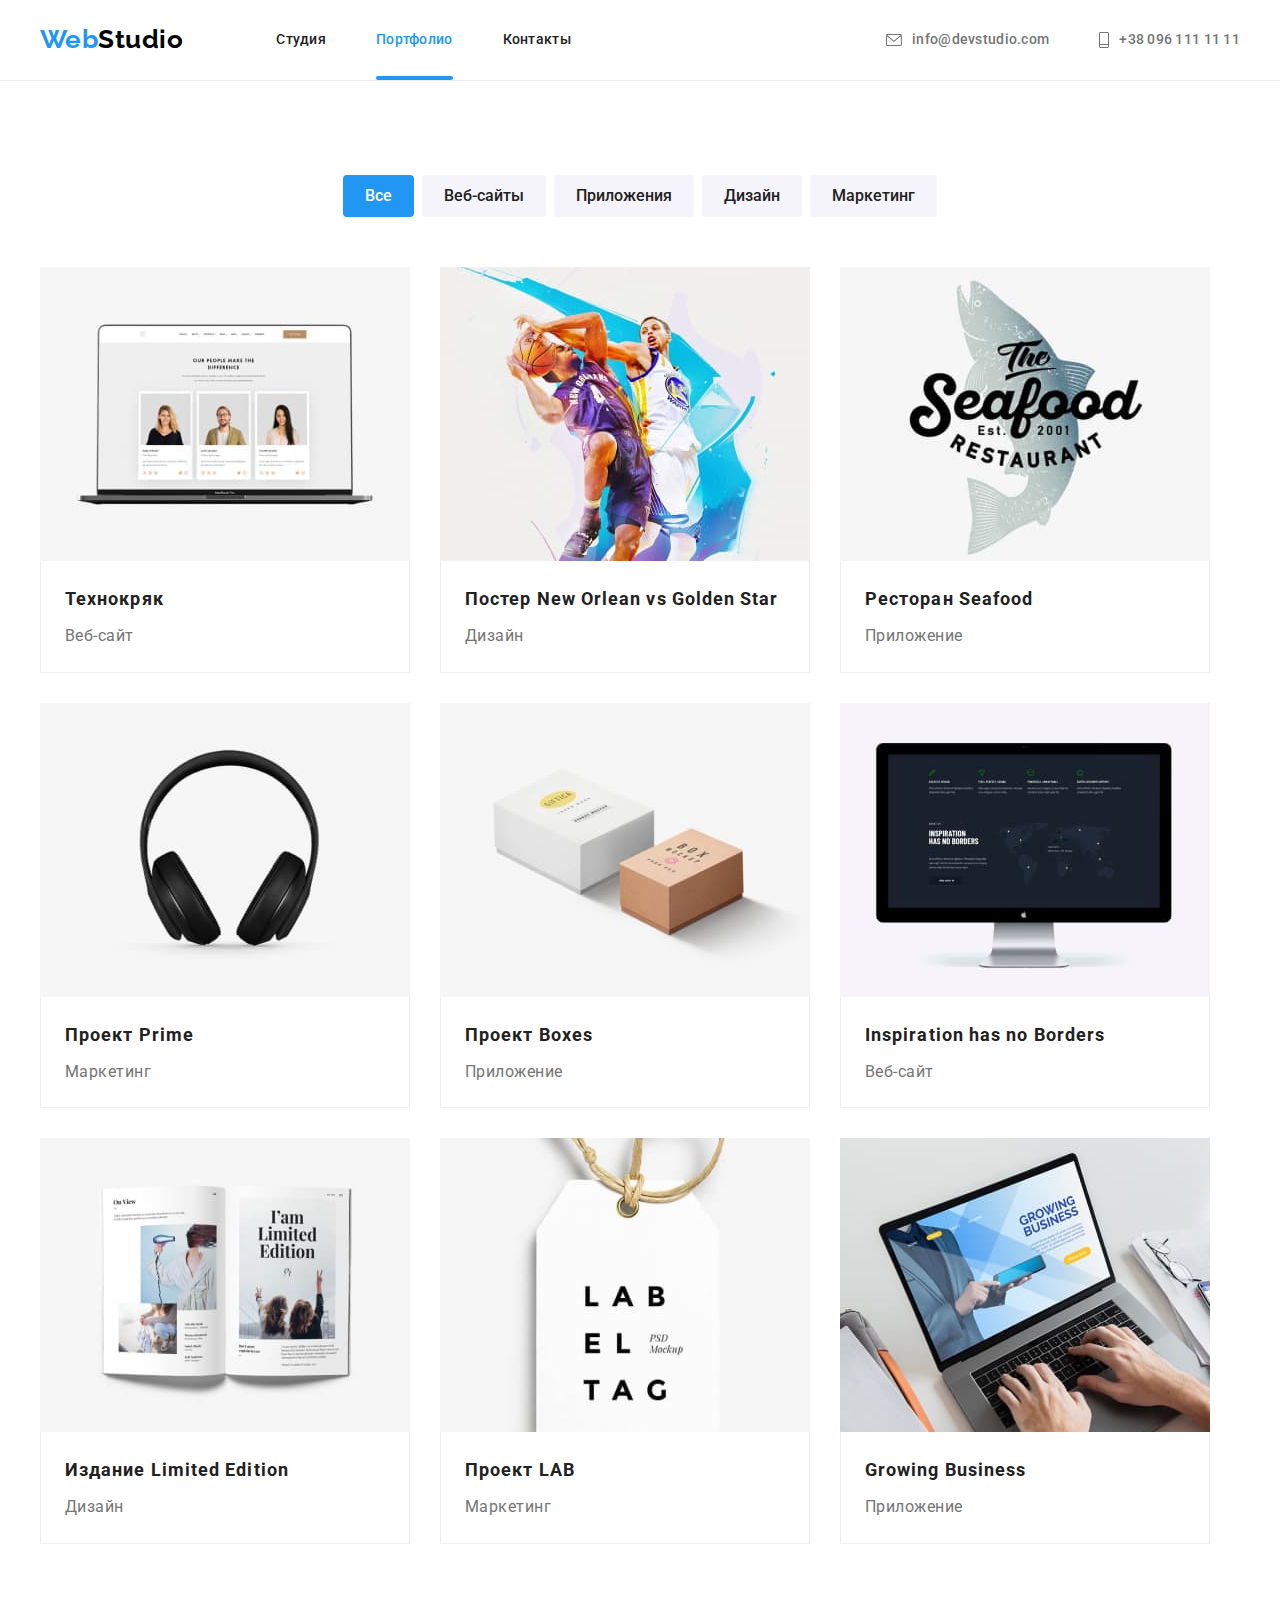
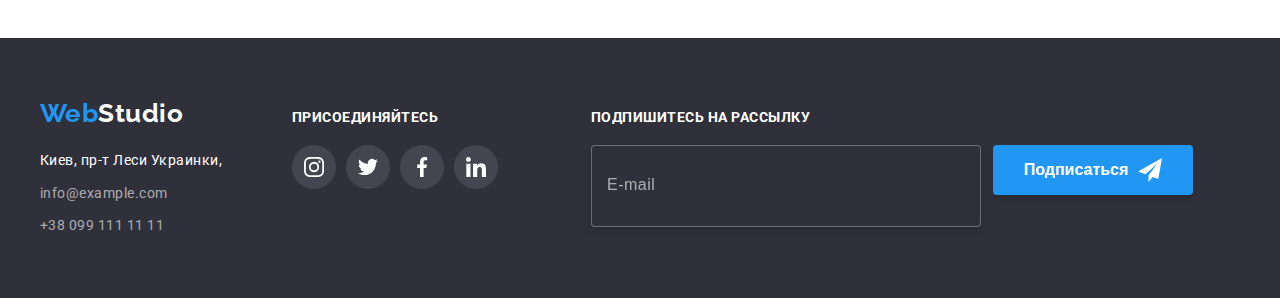
==== portfolio.html @ a8d66a31 "Initial commit" ====
<!DOCTYPE html>
<html lang="ru">

<head>
    <meta charset="UTF-8">
    <meta http-equiv="X-UA-Compatible" content="IE=edge">
    <meta name="viewport" content="width=device-width, initial-scale=1.0">
    <title>Портфолио</title>
    <link rel="preconnect" href="https://fonts.googleapis.com">
    <link rel="preconnect" href="https://fonts.gstatic.com" crossorigin>
    <link
        href="https://fonts.googleapis.com/css2?family=Raleway:wght@700&family=Roboto:wght@400;500;700;900&display=swap"
        rel="stylesheet">
    <link rel="stylesheet" href="https://cdnjs.cloudflare.com/ajax/libs/modern-normalize/1.1.0/modern-normalize.min.css"
        integrity="sha512-wpPYUAdjBVSE4KJnH1VR1HeZfpl1ub8YT/NKx4PuQ5NmX2tKuGu6U/JRp5y+Y8XG2tV+wKQpNHVUX03MfMFn9Q=="
        crossorigin="anonymous" referrerpolicy="no-referrer" />
    <link rel="stylesheet" type="text/css" href="./css/main.min.css">

</head>

<body>
    <!-- шапка с навигацыей -->
    <header class="header">
        <div class="container header__container">
            <nav class="header__nav">
                <a href="/" class="logo"><span class="color-accent">Web</span>Studio</a>
                <ul class="header__site-nav ">
                    <li class="header__item"><a href="./index.html" class="header__link">Студия</a></li>
                    <li class="header__item"><a href="./portfolio.html"
                            class="header__link header__current">Портфолио</a></li>
                    <li class="header__item"><a href="" class="header__link">Контакты</a></li>
                </ul>
            </nav>

            <ul class="header__auth-nav">
                <li class="header__item">
                    <a class="header__contacts header__mail" href="mailto:info@devstudio.com" aria-label="мейл">
                        <svg class="header__auth-nav-svg" width="16px" height="12px">
                            <use href="./img/icons.svg#envelope"></use>
                        </svg>
                        <span>info@devstudio.com</span>
                    </a>
                </li>
                <li class="header__item">
                    <a class="header__contacts" href="tel:+380961111111" aria-label="телефон">
                        <svg class="header__auth-nav-svg" width="10px" height="16px">
                            <use href="./img/icons.svg#phone"></use>
                        </svg>
                        <span>+38 096 111 11 11</span>
                    </a>
                </li>
            </ul>
        </div>
    </header>
    <main>
        <section class="section">
            <div class="container">
                <h1 class="visibility-hidden">Портфолио</h1>


                <!-- секция  кнопок фильтра -->
                <ul class="filter">
                    <li class="filter__item"> <button class="btn-current filter__btn" type="button">Все</button></li>
                    <li class="filter__item"> <button class="filter__btn" type="button">Веб-сайты</button></li>
                    <li class="filter__item"> <button class="filter__btn" type="button">Приложения</button></li>
                    <li class="filter__item"> <button class="filter__btn" type="button">Дизайн</button></li>
                    <li class="filter__item"> <button class="filter__btn" type="button">Маркетинг</button></li>
                </ul>


                <!-- галерея работ -->

                <ul class="gallery card-set">
                    <li class="gallery__card card-set-item">
                        <a class="gallery__link" href="">
                            <div class="gallery__overlay-wrapper">
                                <img src="./img/portfolio/1.jpg" alt="notebook" width="370">
                                <p class="overlay">
                                    Ресурс предлагает комплексные предложения с разным уровнем функционала и сервисов.
                                    Все это позволит посетителю получить
                                    исчерпывающие сведения о компании или частном лице.
                                </p>
                            </div>

                            <div class="gallery__border">
                                <h2 class="gallery__heading">Технокряк</h2>
                                <p class="gallery__paragraph">Веб-сайт</p>
                            </div>
                        </a>
                    </li>
                    <li class="gallery__card card-set-item">
                        <a class="gallery__link" href="">
                            <div class="gallery__overlay-wrapper">
                                <img src="./img/portfolio/2.jpg" alt="basketball players" width="370">
                                <p class="overlay">
                                    Ресурс предлагает комплексные предложения с разным уровнем функционала и сервисов.
                                    Все это позволит посетителю получить
                                    исчерпывающие сведения о компании или частном лице.
                                </p>
                            </div>
                            <div class="gallery__border">
                                <h2 class="gallery__heading">Постер New Orlean vs Golden Star</h2>
                                <p class="gallery__paragraph">Дизайн</p>
                            </div>
                        </a>
                    </li>
                    <li class="gallery__card card-set-item">
                        <a class="gallery__link" href="">
                            <div class="gallery__overlay-wrapper">
                                <img src="./img/portfolio/3.jpg" alt="seafood" width="370">
                                <p class="overlay">
                                    Ресурс предлагает комплексные предложения с разным уровнем функционала и сервисов.
                                    Все это позволит посетителю получить
                                    исчерпывающие сведения о компании или частном лице.
                                </p>
                            </div>
                            <div class="gallery__border">
                                <h2 class="gallery__heading">Ресторан Seafood</h2>
                                <p class="gallery__paragraph">Приложение</p>
                            </div>
                        </a>
                    </li>
                    <li class="gallery__card card-set-item">
                        <a class="gallery__link" href="">
                            <div class="gallery__overlay-wrapper">
                                <img src="./img/portfolio/4.jpg" alt="headphones" width="370">
                                <p class="overlay">
                                    Ресурс предлагает комплексные предложения с разным уровнем функционала и сервисов.
                                    Все это позволит посетителю получить
                                    исчерпывающие сведения о компании или частном лице.
                                </p>
                            </div>
                            <div class="gallery__border">
                                <h2 class="gallery__heading">Проект Prime</h2>
                                <p class="gallery__paragraph">Маркетинг</p>
                            </div>
                        </a>
                    </li>
                    <li class="gallery__card card-set-item">
                        <a class="gallery__link" href="">
                            <div class="gallery__overlay-wrapper">
                                <img src="./img/portfolio/5.jpg" alt="вoxes" width="370">
                                <p class="overlay">
                                    Ресурс предлагает комплексные предложения с разным уровнем функционала и сервисов.
                                    Все это позволит посетителю получить
                                    исчерпывающие сведения о компании или частном лице.
                                </p>
                            </div>
                            <div class="gallery__border">
                                <h2 class="gallery__heading">Проект Boxes</h2>
                                <p class="gallery__paragraph">Приложение</p>
                            </div>
                        </a>
                    </li>
                    <li class="gallery__card card-set-item">
                        <a class="gallery__link" href="">
                            <div class="gallery__overlay-wrapper">
                                <img src="./img/portfolio/6.jpg" alt="monitor" width="370">
                                <p class="overlay">
                                    Ресурс предлагает комплексные предложения с разным уровнем функционала и сервисов.
                                    Все это позволит посетителю получить
                                    исчерпывающие сведения о компании или частном лице.
                                </p>
                            </div>
                            <div class="gallery__border">
                                <h2 class="gallery__heading">Inspiration has no Borders</h2>
                                <p class="gallery__paragraph">Веб-сайт</p>
                            </div>
                        </a>
                    </li>
                    <li class="gallery__card card-set-item">
                        <a class="gallery__link" href="">
                            <div class="gallery__overlay-wrapper">
                                <img src="./img/portfolio/7.jpg" alt="book" width="370">
                                <p class="overlay">
                                    Ресурс предлагает комплексные предложения с разным уровнем функционала и сервисов.
                                    Все это позволит посетителю получить
                                    исчерпывающие сведения о компании или частном лице.
                                </p>
                            </div>
                            <div class="gallery__border">
                                <h2 class="gallery__heading">Издание Limited Edition</h2>
                                <p class="gallery__paragraph">Дизайн</p>
                            </div>
                        </a>
                    </li>
                    <li class="gallery__card card-set-item">
                        <a class="gallery__link" href="">
                            <div class="gallery__overlay-wrapper">
                                <img src="./img/portfolio/8.jpg" alt="Проект LAB" width="370">
                                <p class="overlay">
                                    Ресурс предлагает комплексные предложения с разным уровнем функционала и сервисов.
                                    Все это позволит посетителю получить
                                    исчерпывающие сведения о компании или частном лице.
                                </p>
                            </div>
                            <div class="gallery__border">
                                <h2 class="gallery__heading">Проект LAB</h2>
                                <p class="gallery__paragraph">Маркетинг</p>
                            </div>
                        </a>
                    </li>
                    <li class="gallery__card card-set-item">
                        <a class="gallery__link" href="">
                            <div class="gallery__overlay-wrapper">
                                <img src="./img/portfolio/9.jpg" alt="notebook" width="370">
                                <p class="overlay">
                                    Ресурс предлагает комплексные предложения с разным уровнем функционала и сервисов.
                                    Все это позволит посетителю получить
                                    исчерпывающие сведения о компании или частном лице.
                                </p>
                            </div>
                            <div class="gallery__border">
                                <h2 class="gallery__heading">Growing Business</h2>
                                <p class="gallery__paragraph">Приложение</p>
                            </div>
                        </a>
                    </li>
                </ul>
            </div>
        </section>
    </main>

    <!-- footer -->
    <footer class="footer">
        <div class="container footer__wrapper">
            <div class="footer__contacts">
                <a href="/" class="logo footer__logo"><span class="color-accent">Web</span>Studio</a>
                <address class="footer__address">
                    <ul>
                        <li class="footer__item">
                            <a href="https://www.google.com/maps/place/%D0%B1%D1%83%D0%BB.+%D0%9B%D0%B5%D1%81%D0%B8+%D0%A3%D0%BA%D1%80%D0%B0%D0%B8%D0%BD%D0%BA%D0%B8,+26,+%D0%9A%D0%B8%D0%B5%D0%B2,+02000/@50.4265807,30.5383858,17z/data=!3m1!4b1!4m5!3m4!1s0x40d4cf0e033ecbe9:0x57a4dffefec77da0!8m2!3d50.4265807!4d30.5383858"
                                class="footer__link footer__white-link">Киев,
                                пр-т Леси Украинки,
                            </a>
                        </li>
                        <li class="footer__item">
                            <a href="mailto:info@example.com" class="footer__link">info@example.com
                            </a>
                        </li>
                        <li class="footer__item">
                            <a href="tel:+380961111111" class="footer__link">+38 099 111 11 11
                            </a>
                        </li>
                    </ul>
                </address>
            </div>
            <div class="join">
                <h3 class="join__title basic-heding">Присоединяйтесь</h3>
                <ul class="join__social">
                    <li class="join__item">
                        <a class="join__link" href="" aria-label="инстаграм">
                            <svg class="join__svg">
                                <use href="./img/icons.svg#instagram"></use>
                            </svg>
                        </a>
                    </li>
                    <li class="join__item">
                        <a class="join__link" href="" aria-label="твиттер">
                            <svg class="join__svg">
                                <use href="./img/icons.svg#twitter"></use>
                            </svg>
                        </a>
                    </li>
                    <li class="join__item">
                        <a class="join__link" href="" aria-label="фейсбук">
                            <svg class="join__svg">
                                <use href="./img/icons.svg#facebook"></use>
                            </svg>
                        </a>
                    </li>
                    <li class="join__item">
                        <a class="join__link" href="" aria-label="линкедин">
                            <svg class="join__svg">
                                <use href="./img/icons.svg#linkedin"></use>
                            </svg>
                        </a>
                    </li>
                </ul>
            </div>

            <!-- форма -->
            <div class="subscribe">
                <h3 class="subscribe__title basic-heding">Подпишитесь на рассылку</h3>
                <form class="subscribe__form" action="/">
                    <input class="subscribe__input" type="email" name="mail" placeholder="E-mail" required>
                    <button class="subscribe__btn" type="submit">
                        <span>Подписаться</span>
                        <svg class="subscribe__svg">
                            <use href="./img/icons.svg#icon-send"></use>
                        </svg>
                    </button>
                </form>
            </div>
        </div>
    </footer>

</body>

</html>
---- css/main.min.css ----
img{display:block}ul{list-style-type:none}body,h1,h2,h3,h4,p,ul{margin:0;padding:0}input,label,textarea{display:block}.filter__btn,.hero .hero__button,.modal__submit{font-family:inherit;font-weight:700;font-size:16px;line-height:1.875;color:#fff;background:#2196f3;border:0;border-radius:4px;cursor:pointer}.filter__btn:hover,.hero .hero__button:hover,.modal__submit:hover,.filter__btn:focus,.hero .hero__button:focus,.modal__submit:focus{background:#188ce8;box-shadow:0px 4px 4px rgba(0,0,0,.15);border-radius:4px;outline:rgba(0,0,0,0)}body{font-family:"Roboto",sans-serif;color:#212121;background-color:#fff;letter-spacing:.03em}.container{padding-left:15px;padding-right:15px;margin:0 auto;width:1200px;min-width:1200px}.section{padding-top:94px;padding-bottom:94px}.card-set{display:flex;flex-wrap:wrap;gap:30px}.card-set-item{flex-basis:calc(100% - 120px - 1)/4}.subject{font-style:normal;font-size:36px;line-height:1.2;text-align:center}.basic-heding{font-weight:400;font-size:14px;line-height:1.1428571429;text-transform:uppercase}.visibility-hidden{position:absolute;width:1px;height:1px;margin:-1px;border:0;padding:0;white-space:nowrap;-webkit-clip-path:inset(100%);clip-path:inset(100%);clip:rect(0 0 0 0);overflow:hidden}.backdrop{position:fixed;top:0;left:0;width:100%;height:100%;background-color:rgba(0,0,0,.2);opacity:1;z-index:2;transition:opacity 250ms cubic-bezier(0.4, 0, 0.2, 1),visibility 250ms cubic-bezier(0.4, 0, 0.2, 1)}.backdrop.is-hidden{pointer-events:none;opacity:0;visibility:hidden}.modal{position:absolute;left:50%;top:50%;padding:40px 40px;transform:translate(-50%, -50%) scale(1);transition:transform 250ms cubic-bezier(0.4, 0, 0.2, 1);min-width:528px;min-height:581px;background:#fff;box-shadow:0px 1px 3px rgba(0,0,0,.12),0px 1px 1px rgba(0,0,0,.14),0px 2px 1px rgba(0,0,0,.2);border-radius:4px}.backdrop.is-hidden .modal{transform:translate(-50%, -50%) scale(1.2)}.modal__icon{width:18px;height:18px}.modal__title{font-weight:700;font-size:20px;line-height:1.15;text-align:center;color:#212121}.modal__icon{position:absolute;top:30px;left:14px;width:18px;height:18px;display:block;fill:#212121}.modal__label{position:relative;margin-top:10px;font-size:12px;line-height:1.1666666667;letter-spacing:.01em;color:#757575}.modal__input{margin-top:4px;padding-left:42px;width:448px;height:40px;border:1px solid rgba(33,33,33,.2);border-radius:4px;cursor:pointer;transition:fill 250ms cubic-bezier(0.4, 0, 0.2, 1),border 250ms cubic-bezier(0.4, 0, 0.2, 1)}.modal__input:focus{border:1px solid #2196f3;outline:none}.modal__input:focus+.modal__icon{fill:#2196f3}.comment{margin-top:4px;padding:12px 16px;width:448px;height:120px;border:1px solid rgba(33,33,33,.2);border-radius:4px;cursor:pointer;resize:none;transition:border 250ms cubic-bezier(0.4, 0, 0.2, 1)}.comment:focus{border:1px solid #2196f3;outline:none}.comment::-moz-placeholder{color:rgba(117,117,117,.5)}.comment:-ms-input-placeholder{color:rgba(117,117,117,.5)}.comment::placeholder{color:rgba(117,117,117,.5)}.checkbox__label{position:relative;overflow:hidden;display:flex;align-items:center;justify-content:center;margin-top:20px;font-size:14px;line-height:1.7142857143;color:#757575}.checkbox__input{position:absolute;top:-50px;left:-50px}.checkbox__input:focus+.checkbox__icon .checkbox__icon-uncheck{fill:#2196f3}.checkbox__input:checked+.checkbox__icon .checkbox__icon-uncheck{opacity:0;transition:opacity 250ms cubic-bezier(0.4, 0, 0.2, 1)}.checkbox__input:checked+.checkbox__icon .checkbox__icon-check{opacity:1}.checkbox__icon-uncheck{fill:#212121}.checkbox__icon-check{opacity:0;transition:opacity 250ms cubic-bezier(0.4, 0, 0.2, 1)}.checkbox__icon{width:16px;height:15px}.checkbox__text{margin-left:7px;-webkit-user-select:none;-moz-user-select:none;-ms-user-select:none;user-select:none}.checkbox__label-link{color:#2196f3;text-decoration:none;border-bottom:1px solid}.modal__submit{margin:30px auto 0;padding:0;width:200px;height:50px;display:block;letter-spacing:.06em;color:#fff;box-shadow:0px 4px 4px rgba(0,0,0,.15);transition:color 250ms cubic-bezier(0.4, 0, 0.2, 1),background-color 250ms cubic-bezier(0.4, 0, 0.2, 1),box-shadow 250ms cubic-bezier(0.4, 0, 0.2, 1)}.modal__submit:hover,.modal__submit:focus{color:#fff;box-shadow:0px 4px 4px rgba(0,0,0,.15)}.modal__close-button{position:absolute;top:8px;right:8px;width:30px;height:30px;padding:0;display:flex;justify-content:center;align-items:center;cursor:pointer;background-color:#fff;border:1px solid rgba(0,0,0,.1);border-radius:50%;transition:fill 250ms cubic-bezier(0.4, 0, 0.2, 1)}.modal__close-button:hover,.modal__close-button:focus{fill:#2196f3}.modal__close-icon{width:18px;height:18px}.logo{color:#000;font-family:"Raleway",sans-serif;font-weight:700;font-size:26px;line-height:1.2;text-decoration:none}.logo .color-accent{color:#2196f3}.header{border-bottom:1px solid #ececec}.header .header__container{display:flex;align-items:center}.header__nav{display:flex;align-items:center}.header__nav .header__site-nav{display:flex;margin-left:93px}.header__nav .header__item+.header__item{margin-left:50px}.header__nav .header__link{position:relative;padding-top:32px;padding-bottom:32px;display:block;color:#212121;font-weight:500;font-size:14px;line-height:1.14;text-decoration:none;letter-spacing:.02em;transition:color 250ms cubic-bezier(0.4, 0, 0.2, 1)}.header__nav .header__link:hover,.header__nav .header__link:focus{color:#2196f3;outline:none}.header__nav .header__current{color:#2196f3}.header__nav .header__current::after{content:"";position:absolute;bottom:0;display:block;width:100%;height:4px;background:#2196f3;border-radius:2px}.header__auth-nav{display:flex;margin-left:auto}.header__auth-nav .header__item+.header__item{margin-left:50px}.header__auth-nav .header__contacts{display:flex;gap:10px;align-items:center;color:#757575;font-weight:500;font-size:14px;line-height:1.14;text-decoration:none;letter-spacing:.02em;fill:#757575;transition:color 250ms cubic-bezier(0.4, 0, 0.2, 1),fill 250ms cubic-bezier(0.4, 0, 0.2, 1)}.header__auth-nav .header__contacts:hover,.header__auth-nav .header__contacts:focus{fill:#2196f3;color:#2196f3;outline:none}.hero{padding-top:200px;padding-bottom:200px;background-color:#2f303a;text-align:center;max-width:1600px;height:600px;margin-left:auto;margin-right:auto;background-image:linear-gradient(to right, rgba(47, 48, 58, 0.4), rgba(47, 48, 58, 0.4)),url("../img/header-background.jpg");background-repeat:no-repeat;background-size:cover}.hero .hero__title{margin:0 auto;max-width:696px;font-weight:900;font-size:44px;line-height:1.4;color:#fff;text-transform:uppercase;letter-spacing:.06em}.hero .hero__button{letter-spacing:.06em;margin-top:30px;padding:10px 32px;transition:background-color 250ms cubic-bezier(0.4, 0, 0.2, 1)}.advantage__item{width:270px}.advantage__svg{height:70px;width:70px;transition:fill 250ms cubic-bezier(0.4, 0, 0.2, 1)}.advantage__icon{display:inline-flex;align-items:center;justify-content:center;background-color:#f5f4fa;height:120px;width:270px;border-radius:4px;fill:#212121}.advantage__header{font-weight:700;margin-top:30px}.advantage__text{margin-top:10px;font-size:14px;line-height:1.7;color:#757575}.work{padding-top:0}.work__list{margin-top:50px;--items: 3}.work__list-img{position:relative}.work__header{position:absolute;padding:27px 0px;bottom:0;width:100%;text-align:center;font-weight:700;letter-spacing:.03em;color:#fff;background-color:rgba(47,48,58,.8)}.our__team{background-color:#f5f4fa}.our-team__list{margin-top:50px}.our-team__wrapper{padding:30px 32px;background-color:#fff;box-shadow:0px 1px 3px rgba(0,0,0,.12),0px 1px 1px rgba(0,0,0,.14),0px 2px 1px rgba(0,0,0,.2);border-radius:0px 0px 4px 4px}.our-team__name{font-weight:500;font-size:16px;line-height:1.18;text-align:center}.our-team__text-subject{margin-top:10px;font-size:16px;line-height:1.2;color:#757575;text-align:center}.our-team__social{margin-top:16px;display:flex;gap:10px}.our-team__icon{width:44px;height:44px;display:inline-flex;align-items:center;justify-content:center;fill:#afb1b8;border-radius:50%;transition:background-color 250ms cubic-bezier(0.4, 0, 0.2, 1),fill 250ms cubic-bezier(0.4, 0, 0.2, 1)}.our-team__icon:hover,.our-team__icon:focus{background-color:#2196f3;fill:#fff;outline:none}.our-team__social-svg{display:inline-block;width:20px;height:20px}.clients__list{display:flex;margin-top:50px;gap:30px}.clients__link{display:flex;justify-content:center;align-items:center;height:92px;width:170px;border:1px solid #afb1b8;border-radius:4px;fill:#afb1b8;transition:fill 250ms cubic-bezier(0.4, 0, 0.2, 1),border 250ms cubic-bezier(0.4, 0, 0.2, 1)}.clients__link:hover,.clients__link:focus{fill:#2196f3;border:1px solid #2196f3;border-radius:4px;outline:none}.clients__svg{width:106px;height:60px}.filter{display:flex;justify-content:center}.filter .filter__item+.filter__item{margin-left:8px}.filter__item .btn-current{background:#2196f3;color:#fff}.filter__btn{padding:6px 22px;font-weight:500;line-height:1.9;color:#212121;background:#f5f4fa;transition:background-color 250ms cubic-bezier(0.4, 0, 0.2, 1),color 250ms cubic-bezier(0.4, 0, 0.2, 1),box-shadow 250ms cubic-bezier(0.4, 0, 0.2, 1)}.filter__btn:hover,.filter__btn:focus{background-color:#2196f3;color:#fff;box-shadow:0px 3px 1px rgba(0,0,0,.1),0px 1px 2px rgba(0,0,0,.08),0px 2px 2px rgba(0,0,0,.12)}.gallery{--items: 3;margin-top:50px}.gallery__link{display:block;text-decoration:none;transition:box-shadow 250ms cubic-bezier(0.4, 0, 0.2, 1)}.gallery__link:hover,.gallery__link:focus{box-shadow:0px 1px 1px rgba(0,0,0,.12),0px 4px 4px rgba(0,0,0,.06),1px 4px 6px rgba(0,0,0,.16);outline:none}.gallery__border{padding:20px 24px;border:1px solid #eee;border-top:0}.gallery__heading{font-size:18px;line-height:2;letter-spacing:.06em;color:#212121}.gallery__paragraph{margin-top:4px;font-size:16px;line-height:1.9;color:#757575}.gallery__card:focus .overlay,.gallery__card:hover .overlay{transform:translateY(0)}.gallery__overlay-wrapper{position:relative;overflow:hidden}.gallery__overlay-wrapper .overlay{position:absolute;left:0;top:1px;height:100%;padding:63px 24px;font-size:18px;line-height:1.55;letter-spacing:.03em;color:#fff;background:rgba(33,150,243,.9);transform:translateY(100%);transition:transform 250ms cubic-bezier(0.4, 0, 0.2, 1)}.footer__logo{color:#fff}.footer{padding-top:60px;padding-bottom:60px;background:#2f303a}.footer__wrapper{display:flex;align-items:baseline}.footer__address{margin-top:20px}.footer__address .footer__item+.footer__item{margin-top:9px}.footer__link{font-style:normal;font-size:14px;line-height:1.7;color:rgba(255,255,255,.6);text-decoration:none;display:block;transition:color 250ms cubic-bezier(0.4, 0, 0.2, 1)}.footer__link:hover,.footer__link:focus{color:#fff;outline:none}.footer__white-link{color:#fff}.join{margin-left:70px}.join__title{font-weight:700;color:#fff}.join__social{margin-top:20px;display:flex}.join__link{width:44px;height:44px;display:inline-flex;justify-content:center;align-items:center;border-radius:50%;background-color:rgba(255,255,255,.1);fill:#fff;transition:background-color 250ms cubic-bezier(0.4, 0, 0.2, 1)}.join__link:hover,.join__link:focus{background-color:#2196f3;border-radius:50%;fill:#fff;outline:none}.join__item+.join__item{margin-left:10px}.join__svg{width:20px;height:20px}.subscribe{margin-left:93px}.subscribe__title{font-weight:700;color:#fff}.subscribe__form{display:flex;margin-top:20px}.subscribe__input{padding:15px;display:block;width:358px;height:50px;color:#fff;background-color:#2f303a;border:1px solid rgba(255,255,255,.3);filter:drop-shadow(0px 4px 4px rgba(0, 0, 0, 0.15));border-radius:4px;cursor:pointer}.subscribe__input:focus{outline:none}.subscribe__input::-moz-placeholder{font-size:16px;line-height:1.25;letter-spacing:.03em;color:rgba(255,255,255,.6);background-color:#2f303a}.subscribe__input:-ms-input-placeholder{font-size:16px;line-height:1.25;letter-spacing:.03em;color:rgba(255,255,255,.6);background-color:#2f303a}.subscribe__input::placeholder{font-size:16px;line-height:1.25;letter-spacing:.03em;color:rgba(255,255,255,.6);background-color:#2f303a}.subscribe__btn{display:inline-flex;justify-content:center;align-items:center;margin-left:12px;padding:0;width:200px;height:50px;font-weight:700;font-size:16px;line-height:1.875;color:#fff;background-color:#2196f3;box-shadow:0px 4px 4px rgba(0,0,0,.15);border-radius:4px;border:none;cursor:pointer}.subscribe__svg{margin-left:10px;width:24px;height:24px}/*# sourceMappingURL=main.min.css.map */
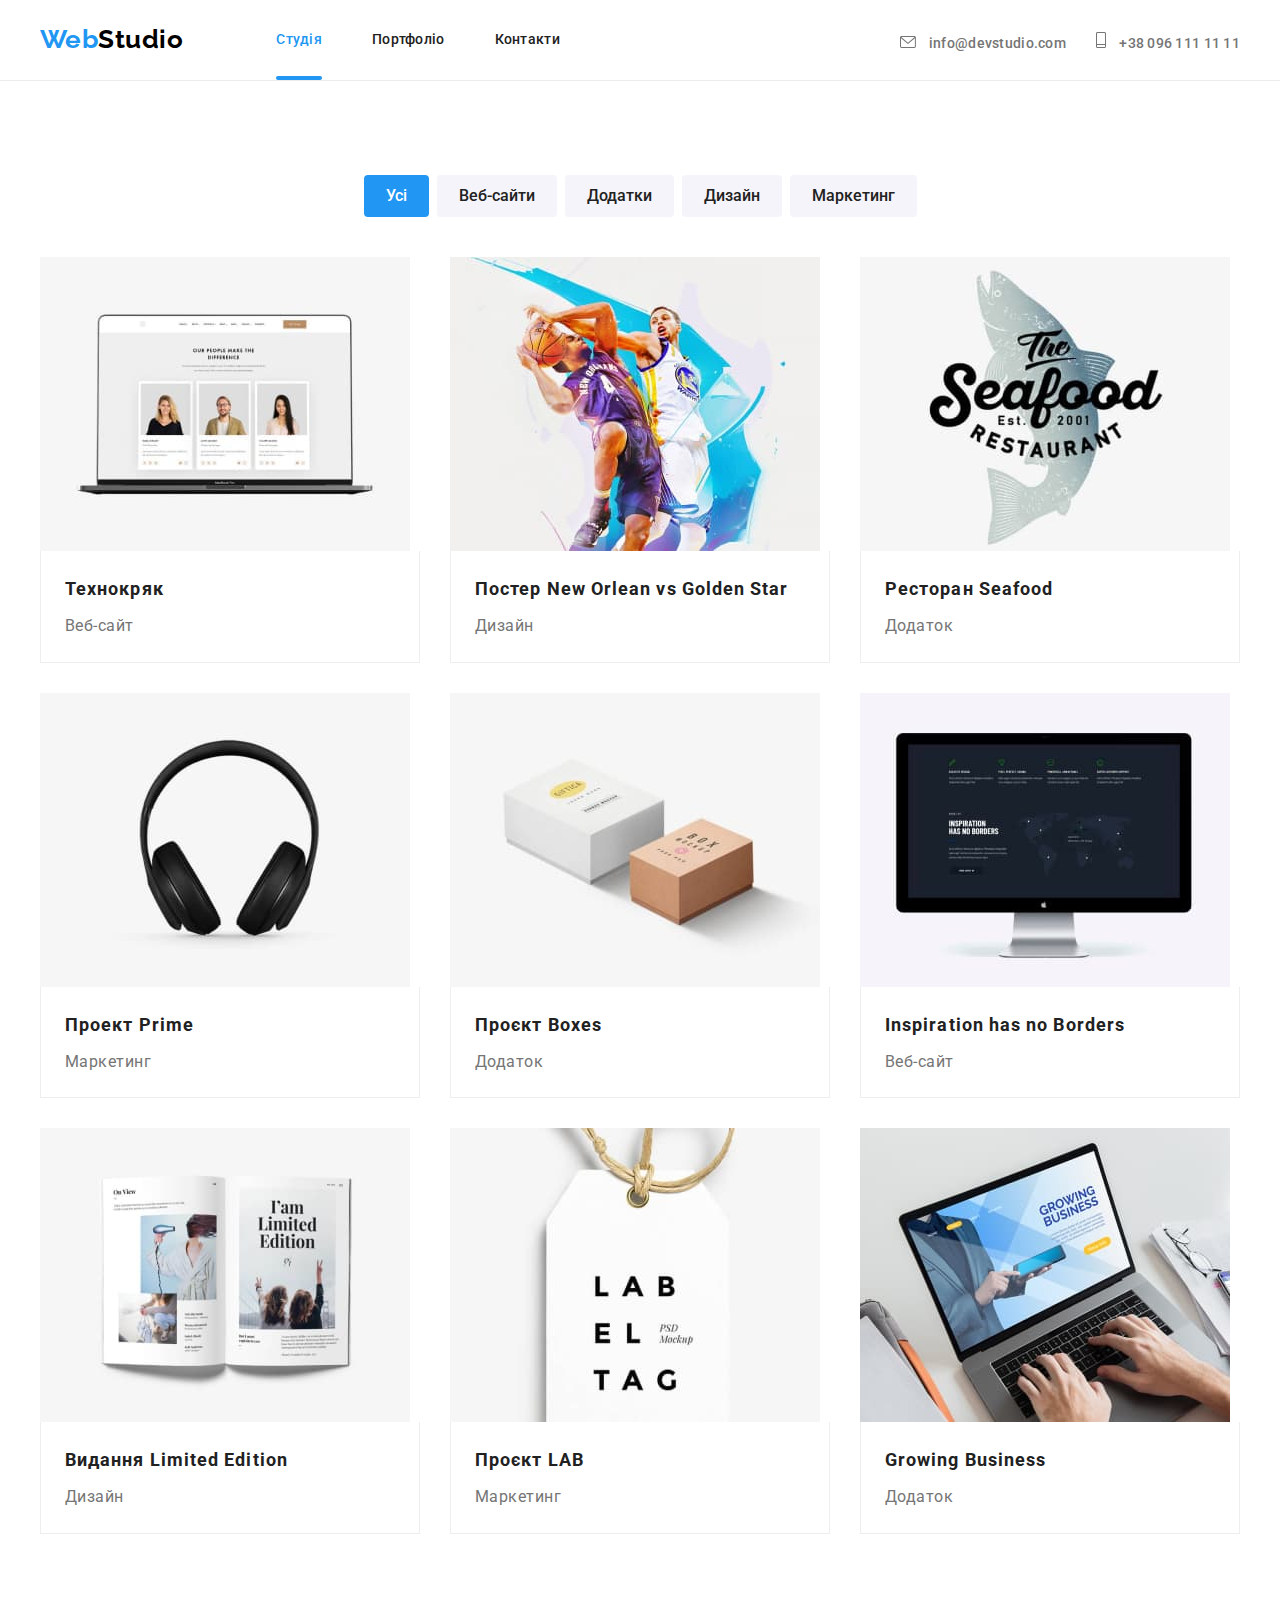
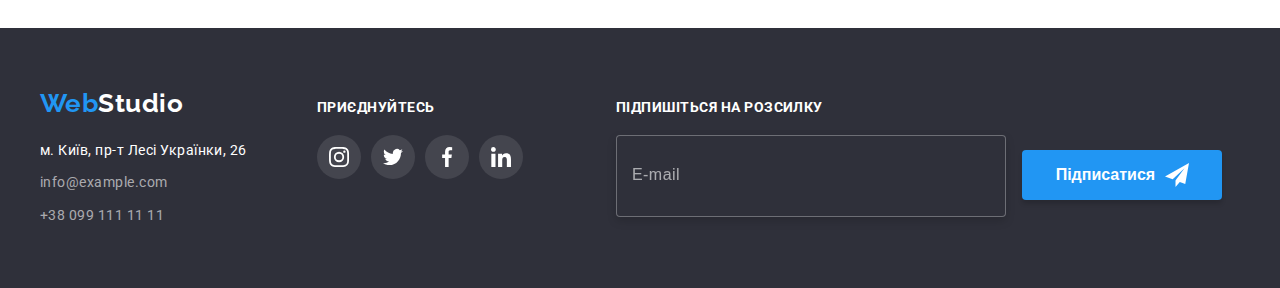
==== commit ed2615a4: "mobile" ====
--- a/portfolio.html
+++ b/portfolio.html
@@ -1,5 +1,5 @@
 <!DOCTYPE html>
-<html lang="ru">
+<html lang="uk">
 
 <head>
     <meta charset="UTF-8">
@@ -20,49 +20,67 @@
 
 <body>
     <!-- шапка с навигацыей -->
+    <!-- heder -->
     <header class="header">
         <div class="container header__container">
-            <nav class="header__nav">
-                <a href="/" class="logo"><span class="color-accent">Web</span>Studio</a>
-                <ul class="header__site-nav ">
-                    <li class="header__item"><a href="./index.html" class="header__link">Студия</a></li>
-                    <li class="header__item"><a href="./portfolio.html"
-                            class="header__link header__current">Портфолио</a></li>
-                    <li class="header__item"><a href="" class="header__link">Контакты</a></li>
-                </ul>
-            </nav>
-
-            <ul class="header__auth-nav">
-                <li class="header__item">
-                    <a class="header__contacts header__mail" href="mailto:info@devstudio.com" aria-label="мейл">
-                        <svg class="header__auth-nav-svg" width="16px" height="12px">
-                            <use href="./img/icons.svg#envelope"></use>
-                        </svg>
-                        <span>info@devstudio.com</span>
-                    </a>
-                </li>
-                <li class="header__item">
-                    <a class="header__contacts" href="tel:+380961111111" aria-label="телефон">
-                        <svg class="header__auth-nav-svg" width="10px" height="16px">
-                            <use href="./img/icons.svg#phone"></use>
-                        </svg>
-                        <span>+38 096 111 11 11</span>
-                    </a>
-                </li>
-            </ul>
+            <a href="/" class="logo"><span class="color-accent">Web</span>Studio</a>
+            <button class="btn__menu-button " type="button" data-menu-button>
+                <svg class="btn__svg" width="40px" height="40px" aria-label="Переключатель мобильного  меню">
+                    <use class="icon__menu" href="./img/icons.svg#menu"></use>
+                    <use class="icon__cross" href="./img/icons.svg#menu-close"></use>
+                </svg>
+            </button>
+            <div class="menu__wrapper" data-menu>
+                <nav class="header__nav">
+                    <ul class="header__site-nav ">
+                        <li class="header__item"><a href="./index.html" class="header__link header__current">Студія</a>
+                        </li>
+                        <li class="header__item"><a href="./portfolio.html" class="header__link">Портфоліо</a></li>
+                        <li class="header__item"><a href="" class="header__link">Контакти</a></li>
+                    </ul>
+                </nav>
+
+                <ul class="header__contacts">
+                    <li class="header__contacts-item">
+                        <a class="header__contacts-link header__mail" href="mailto:info@devstudio.com"
+                            aria-label="мейл">
+                            <svg class="header__contacts-svg">
+                                <use href="./img/icons.svg#envelope"></use>
+                            </svg>
+                            <span>info@devstudio.com</span>
+                        </a>
+                    </li>
+                    <li class="header__contacts-item">
+                        <a class="header__contacts-link" href="tel:+380961111111" aria-label="телефон">
+                            <svg class="header__contacts-svg header__contacts-icon-phone">
+                                <use href="./img/icons.svg#phone"></use>
+                            </svg>
+                            <span>+38 096 111 11 11</span>
+                        </a>
+                    </li>
+                </ul>
+
+                <ul class="header__social">
+                    <li class="header__social-item"><a href="./" class="header__social-link">Instagram</a></li>
+                    <li class="header__social-item"><a href="./" class="header__social-link">Twitter</a></li>
+                    <li class="header__social-item"><a href="./" class="header__social-link">Facebook</a></li>
+                    <li class="header__social-item"><a href="./" class="header__social-link">Linkedin</a></li>
+                </ul>
+            </div>
         </div>
     </header>
+
     <main>
         <section class="section">
             <div class="container">
-                <h1 class="visibility-hidden">Портфолио</h1>
+                <h1 class="visibility-hidden">Портфоліо</h1>
 
 
                 <!-- секция  кнопок фильтра -->
                 <ul class="filter">
-                    <li class="filter__item"> <button class="btn-current filter__btn" type="button">Все</button></li>
-                    <li class="filter__item"> <button class="filter__btn" type="button">Веб-сайты</button></li>
-                    <li class="filter__item"> <button class="filter__btn" type="button">Приложения</button></li>
+                    <li class="filter__item"> <button class="btn-current filter__btn" type="button">Усі</button></li>
+                    <li class="filter__item"> <button class="filter__btn" type="button">Веб-сайти</button></li>
+                    <li class="filter__item"> <button class="filter__btn" type="button">Додатки</button></li>
                     <li class="filter__item"> <button class="filter__btn" type="button">Дизайн</button></li>
                     <li class="filter__item"> <button class="filter__btn" type="button">Маркетинг</button></li>
                 </ul>
@@ -70,64 +88,96 @@
 
                 <!-- галерея работ -->
 
-                <ul class="gallery card-set">
-                    <li class="gallery__card card-set-item">
-                        <a class="gallery__link" href="">
-                            <div class="gallery__overlay-wrapper">
-                                <img src="./img/portfolio/1.jpg" alt="notebook" width="370">
+                <ul class="gallery">
+                    <li class="gallery__card">
+                        <a class="gallery__link" href="">
+                            <div class="gallery__overlay-wrapper">
+                                <img class="gallery__img" srcset="
+                                img/mobile-first/1-1x-mobile.jpg 450w,
+                                img/mobile-first/1-2x-mobile.jpg 900w,
+                                img/mobile-first/1-1x-tablet.jpg 354w,
+                                img/mobile-first/1-2x-tablet.jpg 708w,
+                                img/mobile-first/1-1x-desk.jpg 370w,
+                                img/mobile-first/1-2x-desk.jpg 740w"
+                                    sizes="(min-width: 1200px) 370px, (min-width: 768px) 354px, (min-width: 480px) 450px, 100vw"
+                                    src=" ./img/mobile-first/1-1x-mobile.jpg" alt="notebook">
+                                <p class="overlay">
+                                    Ресурс пропонує комплексні пропозиції з різним рівнем функціоналу та сервісів. Все
+                                    це дозволить відвідувачу отримати
+                                    вичерпні відомості про компанію чи приватну особу.
+                                </p>
+                            </div>
+
+                            <div class="gallery__border">
+                                <h2 class="gallery__heading">Технокряк</h2>
+                                <p class="gallery__paragraph">Веб-сайт</p>
+                            </div>
+                        </a>
+                    </li>
+                    <li class="gallery__card">
+                        <a class="gallery__link" href="">
+                            <div class="gallery__overlay-wrapper">
+                                <img class="gallery__img" srcset="
+                                img/mobile-first/2-1x-mobile.jpg 450w,
+                                img/mobile-first/2-2x-mobile.jpg 900w,
+                                img/mobile-first/2-1x-tablet.jpg 354w,
+                                img/mobile-first/2-2x-tablet.jpg 708w,
+                                img/mobile-first/2-1x-desk.jpg 370w,
+                                img/mobile-first/2-2x-desk.jpg 740w"
+                                    sizes="(min-width: 1200px) 370px, (min-width: 768px) 354px, (min-width: 480px) 450px, 100vw"
+                                    src=" ./img/mobile-first/2-1x-mobile.jpg" alt="basketball players">
+                                <p class="overlay">
+                                    Ресурс пропонує комплексні пропозиції з різним рівнем функціоналу та сервісів. Все
+                                    це дозволить відвідувачу отримати
+                                    вичерпні відомості про компанію чи приватну особу.
+                                </p>
+                            </div>
+                            <div class="gallery__border">
+                                <h2 class="gallery__heading">Постер New Orlean vs Golden Star</h2>
+                                <p class="gallery__paragraph">Дизайн</p>
+                            </div>
+                        </a>
+                    </li>
+                    <li class="gallery__card">
+                        <a class="gallery__link" href="">
+                            <div class="gallery__overlay-wrapper">
+                                <img class="gallery__img" srcset="
+                                img/mobile-first/3-1x-mobile.jpg 450w,
+                                img/mobile-first/3-2x-mobile.jpg 900w,
+                                img/mobile-first/3-1x-tablet.jpg 354w,
+                                img/mobile-first/3-2x-tablet.jpg 708w,
+                                img/mobile-first/3-1x-desk.jpg 370w,
+                                img/mobile-first/3-2x-desk.jpg 740w"
+                                    sizes="(min-width: 1200px) 370px, (min-width: 768px) 354px, (min-width: 480px) 450px, 100vw"
+                                    src="./img/mobile-first/3-1x-mobile.jpg" alt="seafood">
                                 <p class="overlay">
                                     Ресурс предлагает комплексные предложения с разным уровнем функционала и сервисов.
                                     Все это позволит посетителю получить
                                     исчерпывающие сведения о компании или частном лице.
                                 </p>
                             </div>
-
-                            <div class="gallery__border">
-                                <h2 class="gallery__heading">Технокряк</h2>
-                                <p class="gallery__paragraph">Веб-сайт</p>
-                            </div>
-                        </a>
-                    </li>
-                    <li class="gallery__card card-set-item">
-                        <a class="gallery__link" href="">
-                            <div class="gallery__overlay-wrapper">
-                                <img src="./img/portfolio/2.jpg" alt="basketball players" width="370">
-                                <p class="overlay">
-                                    Ресурс предлагает комплексные предложения с разным уровнем функционала и сервисов.
-                                    Все это позволит посетителю получить
-                                    исчерпывающие сведения о компании или частном лице.
-                                </p>
-                            </div>
-                            <div class="gallery__border">
-                                <h2 class="gallery__heading">Постер New Orlean vs Golden Star</h2>
-                                <p class="gallery__paragraph">Дизайн</p>
-                            </div>
-                        </a>
-                    </li>
-                    <li class="gallery__card card-set-item">
-                        <a class="gallery__link" href="">
-                            <div class="gallery__overlay-wrapper">
-                                <img src="./img/portfolio/3.jpg" alt="seafood" width="370">
-                                <p class="overlay">
-                                    Ресурс предлагает комплексные предложения с разным уровнем функционала и сервисов.
-                                    Все это позволит посетителю получить
-                                    исчерпывающие сведения о компании или частном лице.
-                                </p>
-                            </div>
                             <div class="gallery__border">
                                 <h2 class="gallery__heading">Ресторан Seafood</h2>
-                                <p class="gallery__paragraph">Приложение</p>
-                            </div>
-                        </a>
-                    </li>
-                    <li class="gallery__card card-set-item">
-                        <a class="gallery__link" href="">
-                            <div class="gallery__overlay-wrapper">
-                                <img src="./img/portfolio/4.jpg" alt="headphones" width="370">
-                                <p class="overlay">
-                                    Ресурс предлагает комплексные предложения с разным уровнем функционала и сервисов.
-                                    Все это позволит посетителю получить
-                                    исчерпывающие сведения о компании или частном лице.
+                                <p class="gallery__paragraph">Додаток</p>
+                            </div>
+                        </a>
+                    </li>
+                    <li class="gallery__card">
+                        <a class="gallery__link" href="">
+                            <div class="gallery__overlay-wrapper">
+                                <img class="gallery__img" srcset="
+                                img/mobile-first/4-1x-mobile.jpg 450w,
+                                img/mobile-first/4-2x-mobile.jpg 900w,
+                                img/mobile-first/4-1x-tablet.jpg 354w,
+                                img/mobile-first/4-2x-tablet.jpg 708w,
+                                img/mobile-first/4-1x-desk.jpg 370w,
+                                img/mobile-first/4-2x-desk.jpg 740w"
+                                    sizes="(min-width: 1200px) 370px, (min-width: 768px) 354px, (min-width: 480px) 450px, 100vw"
+                                    src="./img/mobile-first/4-1x-mobile.jpg" alt="headphones">
+                                <p class="overlay">
+                                    Ресурс пропонує комплексні пропозиції з різним рівнем функціоналу та сервісів. Все
+                                    це дозволить відвідувачу отримати
+                                    вичерпні відомості про компанію чи приватну особу.
                                 </p>
                             </div>
                             <div class="gallery__border">
@@ -136,30 +186,46 @@
                             </div>
                         </a>
                     </li>
-                    <li class="gallery__card card-set-item">
-                        <a class="gallery__link" href="">
-                            <div class="gallery__overlay-wrapper">
-                                <img src="./img/portfolio/5.jpg" alt="вoxes" width="370">
-                                <p class="overlay">
-                                    Ресурс предлагает комплексные предложения с разным уровнем функционала и сервисов.
-                                    Все это позволит посетителю получить
-                                    исчерпывающие сведения о компании или частном лице.
-                                </p>
-                            </div>
-                            <div class="gallery__border">
-                                <h2 class="gallery__heading">Проект Boxes</h2>
-                                <p class="gallery__paragraph">Приложение</p>
-                            </div>
-                        </a>
-                    </li>
-                    <li class="gallery__card card-set-item">
-                        <a class="gallery__link" href="">
-                            <div class="gallery__overlay-wrapper">
-                                <img src="./img/portfolio/6.jpg" alt="monitor" width="370">
-                                <p class="overlay">
-                                    Ресурс предлагает комплексные предложения с разным уровнем функционала и сервисов.
-                                    Все это позволит посетителю получить
-                                    исчерпывающие сведения о компании или частном лице.
+                    <li class="gallery__card">
+                        <a class="gallery__link" href="">
+                            <div class="gallery__overlay-wrapper">
+                                <img class="gallery__img" srcset="
+                                img/mobile-first/5-1x-mobile.jpg 450w,
+                                img/mobile-first/5-2x-mobile.jpg 900w,
+                                img/mobile-first/5-1x-tablet.jpg 354w,
+                                img/mobile-first/5-2x-tablet.jpg 708w,
+                                img/mobile-first/5-1x-desk.jpg 370w,
+                                img/mobile-first/5-2x-desk.jpg 740w"
+                                    sizes="(min-width: 1200px) 370px, (min-width: 768px) 354px, (min-width: 480px) 450px, 100vw"
+                                    src="./img/mobile-first/5-1x-mobile.jpg" alt="вoxes">
+                                <p class="overlay">
+                                    Ресурс пропонує комплексні пропозиції з різним рівнем функціоналу та сервісів. Все
+                                    це дозволить відвідувачу отримати
+                                    вичерпні відомості про компанію чи приватну особу.
+                                </p>
+                            </div>
+                            <div class="gallery__border">
+                                <h2 class="gallery__heading">Проєкт Boxes</h2>
+                                <p class="gallery__paragraph">Додаток</p>
+                            </div>
+                        </a>
+                    </li>
+                    <li class="gallery__card">
+                        <a class="gallery__link" href="">
+                            <div class="gallery__overlay-wrapper">
+                                <img class="gallery__img" srcset="
+                                img/mobile-first/6-1x-mobile.jpg 450w,
+                                img/mobile-first/6-2x-mobile.jpg 900w,
+                                img/mobile-first/6-1x-tablet.jpg 354w,
+                                img/mobile-first/6-2x-tablet.jpg 708w,
+                                img/mobile-first/6-1x-desk.jpg 370w,
+                                img/mobile-first/6-2x-desk.jpg 740w"
+                                    sizes="(min-width: 1200px) 370px, (min-width: 768px) 354px, (min-width: 480px) 450px, 100vw"
+                                    src="./img/mobile-first/6-1x-mobile.jpg" alt="monitor">
+                                <p class="overlay">
+                                    Ресурс пропонує комплексні пропозиції з різним рівнем функціоналу та сервісів. Все
+                                    це дозволить відвідувачу отримати
+                                    вичерпні відомості про компанію чи приватну особу.
                                 </p>
                             </div>
                             <div class="gallery__border">
@@ -168,51 +234,75 @@
                             </div>
                         </a>
                     </li>
-                    <li class="gallery__card card-set-item">
-                        <a class="gallery__link" href="">
-                            <div class="gallery__overlay-wrapper">
-                                <img src="./img/portfolio/7.jpg" alt="book" width="370">
-                                <p class="overlay">
-                                    Ресурс предлагает комплексные предложения с разным уровнем функционала и сервисов.
-                                    Все это позволит посетителю получить
-                                    исчерпывающие сведения о компании или частном лице.
-                                </p>
-                            </div>
-                            <div class="gallery__border">
-                                <h2 class="gallery__heading">Издание Limited Edition</h2>
+                    <li class="gallery__card">
+                        <a class="gallery__link" href="">
+                            <div class="gallery__overlay-wrapper">
+                                <img class="gallery__img" srcset="
+                                img/mobile-first/7-1x-mobile.jpg 450w,
+                                img/mobile-first/7-2x-mobile.jpg 900w,
+                                img/mobile-first/7-1x-tablet.jpg 354w,
+                                img/mobile-first/7-2x-tablet.jpg 708w,
+                                img/mobile-first/7-1x-desk.jpg 370w,
+                                img/mobile-first/7-2x-desk.jpg 740w"
+                                    sizes="(min-width: 1200px) 370px, (min-width: 768px) 354px, (min-width: 480px) 450px, 100vw"
+                                    src="./ img/mobile-first/7-1x-mobile.jpg" alt="book">
+                                <p class="overlay">
+                                    Ресурс пропонує комплексні пропозиції з різним рівнем функціоналу та сервісів. Все
+                                    це дозволить відвідувачу отримати
+                                    вичерпні відомості про компанію чи приватну особу.
+                                </p>
+                            </div>
+                            <div class="gallery__border">
+                                <h2 class="gallery__heading">Видання Limited Edition</h2>
                                 <p class="gallery__paragraph">Дизайн</p>
                             </div>
                         </a>
                     </li>
-                    <li class="gallery__card card-set-item">
-                        <a class="gallery__link" href="">
-                            <div class="gallery__overlay-wrapper">
-                                <img src="./img/portfolio/8.jpg" alt="Проект LAB" width="370">
-                                <p class="overlay">
-                                    Ресурс предлагает комплексные предложения с разным уровнем функционала и сервисов.
-                                    Все это позволит посетителю получить
-                                    исчерпывающие сведения о компании или частном лице.
-                                </p>
-                            </div>
-                            <div class="gallery__border">
-                                <h2 class="gallery__heading">Проект LAB</h2>
+                    <li class="gallery__card">
+                        <a class="gallery__link" href="">
+                            <div class="gallery__overlay-wrapper">
+                                <img class="gallery__img" srcset="
+                                img/mobile-first/8-1x-mobile.jpg 450w,
+                                img/mobile-first/8-2x-mobile.jpg 900w,
+                                img/mobile-first/8-1x-tablet.jpg 354w,
+                                img/mobile-first/8-2x-tablet.jpg 708w,
+                                img/mobile-first/8-1x-desk.jpg 370w,
+                                img/mobile-first/8-2x-desk.jpg 740w"
+                                    sizes="(min-width: 1200px) 370px, (min-width: 768px) 354px, (min-width: 480px) 450px, 100vw"
+                                    src="./img/mobile-first/8-1x-mobile.jpg" alt="Проект LAB">
+                                <p class="overlay">
+                                    Ресурс пропонує комплексні пропозиції з різним рівнем функціоналу та сервісів. Все
+                                    це дозволить відвідувачу отримати
+                                    вичерпні відомості про компанію чи приватну особу.
+                                </p>
+                            </div>
+                            <div class="gallery__border">
+                                <h2 class="gallery__heading">Проєкт LAB</h2>
                                 <p class="gallery__paragraph">Маркетинг</p>
                             </div>
                         </a>
                     </li>
-                    <li class="gallery__card card-set-item">
-                        <a class="gallery__link" href="">
-                            <div class="gallery__overlay-wrapper">
-                                <img src="./img/portfolio/9.jpg" alt="notebook" width="370">
-                                <p class="overlay">
-                                    Ресурс предлагает комплексные предложения с разным уровнем функционала и сервисов.
-                                    Все это позволит посетителю получить
-                                    исчерпывающие сведения о компании или частном лице.
+                    <li class="gallery__card">
+                        <a class="gallery__link" href="">
+                            <div class="gallery__overlay-wrapper">
+                                <img class="gallery__img" srcset="
+                                img/mobile-first/9-1x-mobile.jpg 450w,
+                                img/mobile-first/9-2x-mobile.jpg 900w,
+                                img/mobile-first/9-1x-tablet.jpg 354w,
+                                img/mobile-first/9-2x-tablet.jpg 708w,
+                                img/mobile-first/9-1x-desk.jpg 370w,
+                                img/mobile-first/9-2x-desk.jpg 740w"
+                                    sizes="(min-width: 1200px) 370px, (min-width: 768px) 354px, (min-width: 480px) 450px, 100vw"
+                                    src="./ img/mobile-first/9-1x-mobile.jpg" alt="notebook">
+                                <p class="overlay">
+                                    Ресурс пропонує комплексні пропозиції з різним рівнем функціоналу та сервісів. Все
+                                    це дозволить відвідувачу отримати
+                                    вичерпні відомості про компанію чи приватну особу.
                                 </p>
                             </div>
                             <div class="gallery__border">
                                 <h2 class="gallery__heading">Growing Business</h2>
-                                <p class="gallery__paragraph">Приложение</p>
+                                <p class="gallery__paragraph">Додаток</p>
                             </div>
                         </a>
                     </li>
@@ -230,8 +320,7 @@
                     <ul>
                         <li class="footer__item">
                             <a href="https://www.google.com/maps/place/%D0%B1%D1%83%D0%BB.+%D0%9B%D0%B5%D1%81%D0%B8+%D0%A3%D0%BA%D1%80%D0%B0%D0%B8%D0%BD%D0%BA%D0%B8,+26,+%D0%9A%D0%B8%D0%B5%D0%B2,+02000/@50.4265807,30.5383858,17z/data=!3m1!4b1!4m5!3m4!1s0x40d4cf0e033ecbe9:0x57a4dffefec77da0!8m2!3d50.4265807!4d30.5383858"
-                                class="footer__link footer__white-link">Киев,
-                                пр-т Леси Украинки,
+                                class="footer__link footer__white-link">м. Київ, пр-т Лесі Українки, 26
                             </a>
                         </li>
                         <li class="footer__item">
@@ -246,7 +335,7 @@
                 </address>
             </div>
             <div class="join">
-                <h3 class="join__title basic-heding">Присоединяйтесь</h3>
+                <h3 class="join__title basic-heding">Приєднуйтесь</h3>
                 <ul class="join__social">
                     <li class="join__item">
                         <a class="join__link" href="" aria-label="инстаграм">
@@ -281,11 +370,11 @@
 
             <!-- форма -->
             <div class="subscribe">
-                <h3 class="subscribe__title basic-heding">Подпишитесь на рассылку</h3>
+                <h3 class="subscribe__title basic-heding">Підпишіться на розсилку</h3>
                 <form class="subscribe__form" action="/">
                     <input class="subscribe__input" type="email" name="mail" placeholder="E-mail" required>
                     <button class="subscribe__btn" type="submit">
-                        <span>Подписаться</span>
+                        <span>Підписатися</span>
                         <svg class="subscribe__svg">
                             <use href="./img/icons.svg#icon-send"></use>
                         </svg>
@@ -294,7 +383,7 @@
             </div>
         </div>
     </footer>
-
+    <script src="./js/menu.js"></script>
 </body>
 
 </html>--- a/css/main.min.css
+++ b/css/main.min.css
@@ -1 +1 @@
-img{display:block}ul{list-style-type:none}body,h1,h2,h3,h4,p,ul{margin:0;padding:0}input,label,textarea{display:block}.filter__btn,.hero .hero__button,.modal__submit{font-family:inherit;font-weight:700;font-size:16px;line-height:1.875;color:#fff;background:#2196f3;border:0;border-radius:4px;cursor:pointer}.filter__btn:hover,.hero .hero__button:hover,.modal__submit:hover,.filter__btn:focus,.hero .hero__button:focus,.modal__submit:focus{background:#188ce8;box-shadow:0px 4px 4px rgba(0,0,0,.15);border-radius:4px;outline:rgba(0,0,0,0)}body{font-family:"Roboto",sans-serif;color:#212121;background-color:#fff;letter-spacing:.03em}.container{padding-left:15px;padding-right:15px;margin:0 auto;width:1200px;min-width:1200px}.section{padding-top:94px;padding-bottom:94px}.card-set{display:flex;flex-wrap:wrap;gap:30px}.card-set-item{flex-basis:calc(100% - 120px - 1)/4}.subject{font-style:normal;font-size:36px;line-height:1.2;text-align:center}.basic-heding{font-weight:400;font-size:14px;line-height:1.1428571429;text-transform:uppercase}.visibility-hidden{position:absolute;width:1px;height:1px;margin:-1px;border:0;padding:0;white-space:nowrap;-webkit-clip-path:inset(100%);clip-path:inset(100%);clip:rect(0 0 0 0);overflow:hidden}.backdrop{position:fixed;top:0;left:0;width:100%;height:100%;background-color:rgba(0,0,0,.2);opacity:1;z-index:2;transition:opacity 250ms cubic-bezier(0.4, 0, 0.2, 1),visibility 250ms cubic-bezier(0.4, 0, 0.2, 1)}.backdrop.is-hidden{pointer-events:none;opacity:0;visibility:hidden}.modal{position:absolute;left:50%;top:50%;padding:40px 40px;transform:translate(-50%, -50%) scale(1);transition:transform 250ms cubic-bezier(0.4, 0, 0.2, 1);min-width:528px;min-height:581px;background:#fff;box-shadow:0px 1px 3px rgba(0,0,0,.12),0px 1px 1px rgba(0,0,0,.14),0px 2px 1px rgba(0,0,0,.2);border-radius:4px}.backdrop.is-hidden .modal{transform:translate(-50%, -50%) scale(1.2)}.modal__icon{width:18px;height:18px}.modal__title{font-weight:700;font-size:20px;line-height:1.15;text-align:center;color:#212121}.modal__icon{position:absolute;top:30px;left:14px;width:18px;height:18px;display:block;fill:#212121}.modal__label{position:relative;margin-top:10px;font-size:12px;line-height:1.1666666667;letter-spacing:.01em;color:#757575}.modal__input{margin-top:4px;padding-left:42px;width:448px;height:40px;border:1px solid rgba(33,33,33,.2);border-radius:4px;cursor:pointer;transition:fill 250ms cubic-bezier(0.4, 0, 0.2, 1),border 250ms cubic-bezier(0.4, 0, 0.2, 1)}.modal__input:focus{border:1px solid #2196f3;outline:none}.modal__input:focus+.modal__icon{fill:#2196f3}.comment{margin-top:4px;padding:12px 16px;width:448px;height:120px;border:1px solid rgba(33,33,33,.2);border-radius:4px;cursor:pointer;resize:none;transition:border 250ms cubic-bezier(0.4, 0, 0.2, 1)}.comment:focus{border:1px solid #2196f3;outline:none}.comment::-moz-placeholder{color:rgba(117,117,117,.5)}.comment:-ms-input-placeholder{color:rgba(117,117,117,.5)}.comment::placeholder{color:rgba(117,117,117,.5)}.checkbox__label{position:relative;overflow:hidden;display:flex;align-items:center;justify-content:center;margin-top:20px;font-size:14px;line-height:1.7142857143;color:#757575}.checkbox__input{position:absolute;top:-50px;left:-50px}.checkbox__input:focus+.checkbox__icon .checkbox__icon-uncheck{fill:#2196f3}.checkbox__input:checked+.checkbox__icon .checkbox__icon-uncheck{opacity:0;transition:opacity 250ms cubic-bezier(0.4, 0, 0.2, 1)}.checkbox__input:checked+.checkbox__icon .checkbox__icon-check{opacity:1}.checkbox__icon-uncheck{fill:#212121}.checkbox__icon-check{opacity:0;transition:opacity 250ms cubic-bezier(0.4, 0, 0.2, 1)}.checkbox__icon{width:16px;height:15px}.checkbox__text{margin-left:7px;-webkit-user-select:none;-moz-user-select:none;-ms-user-select:none;user-select:none}.checkbox__label-link{color:#2196f3;text-decoration:none;border-bottom:1px solid}.modal__submit{margin:30px auto 0;padding:0;width:200px;height:50px;display:block;letter-spacing:.06em;color:#fff;box-shadow:0px 4px 4px rgba(0,0,0,.15);transition:color 250ms cubic-bezier(0.4, 0, 0.2, 1),background-color 250ms cubic-bezier(0.4, 0, 0.2, 1),box-shadow 250ms cubic-bezier(0.4, 0, 0.2, 1)}.modal__submit:hover,.modal__submit:focus{color:#fff;box-shadow:0px 4px 4px rgba(0,0,0,.15)}.modal__close-button{position:absolute;top:8px;right:8px;width:30px;height:30px;padding:0;display:flex;justify-content:center;align-items:center;cursor:pointer;background-color:#fff;border:1px solid rgba(0,0,0,.1);border-radius:50%;transition:fill 250ms cubic-bezier(0.4, 0, 0.2, 1)}.modal__close-button:hover,.modal__close-button:focus{fill:#2196f3}.modal__close-icon{width:18px;height:18px}.logo{color:#000;font-family:"Raleway",sans-serif;font-weight:700;font-size:26px;line-height:1.2;text-decoration:none}.logo .color-accent{color:#2196f3}.header{border-bottom:1px solid #ececec}.header .header__container{display:flex;align-items:center}.header__nav{display:flex;align-items:center}.header__nav .header__site-nav{display:flex;margin-left:93px}.header__nav .header__item+.header__item{margin-left:50px}.header__nav .header__link{position:relative;padding-top:32px;padding-bottom:32px;display:block;color:#212121;font-weight:500;font-size:14px;line-height:1.14;text-decoration:none;letter-spacing:.02em;transition:color 250ms cubic-bezier(0.4, 0, 0.2, 1)}.header__nav .header__link:hover,.header__nav .header__link:focus{color:#2196f3;outline:none}.header__nav .header__current{color:#2196f3}.header__nav .header__current::after{content:"";position:absolute;bottom:0;display:block;width:100%;height:4px;background:#2196f3;border-radius:2px}.header__auth-nav{display:flex;margin-left:auto}.header__auth-nav .header__item+.header__item{margin-left:50px}.header__auth-nav .header__contacts{display:flex;gap:10px;align-items:center;color:#757575;font-weight:500;font-size:14px;line-height:1.14;text-decoration:none;letter-spacing:.02em;fill:#757575;transition:color 250ms cubic-bezier(0.4, 0, 0.2, 1),fill 250ms cubic-bezier(0.4, 0, 0.2, 1)}.header__auth-nav .header__contacts:hover,.header__auth-nav .header__contacts:focus{fill:#2196f3;color:#2196f3;outline:none}.hero{padding-top:200px;padding-bottom:200px;background-color:#2f303a;text-align:center;max-width:1600px;height:600px;margin-left:auto;margin-right:auto;background-image:linear-gradient(to right, rgba(47, 48, 58, 0.4), rgba(47, 48, 58, 0.4)),url("../img/header-background.jpg");background-repeat:no-repeat;background-size:cover}.hero .hero__title{margin:0 auto;max-width:696px;font-weight:900;font-size:44px;line-height:1.4;color:#fff;text-transform:uppercase;letter-spacing:.06em}.hero .hero__button{letter-spacing:.06em;margin-top:30px;padding:10px 32px;transition:background-color 250ms cubic-bezier(0.4, 0, 0.2, 1)}.advantage__item{width:270px}.advantage__svg{height:70px;width:70px;transition:fill 250ms cubic-bezier(0.4, 0, 0.2, 1)}.advantage__icon{display:inline-flex;align-items:center;justify-content:center;background-color:#f5f4fa;height:120px;width:270px;border-radius:4px;fill:#212121}.advantage__header{font-weight:700;margin-top:30px}.advantage__text{margin-top:10px;font-size:14px;line-height:1.7;color:#757575}.work{padding-top:0}.work__list{margin-top:50px;--items: 3}.work__list-img{position:relative}.work__header{position:absolute;padding:27px 0px;bottom:0;width:100%;text-align:center;font-weight:700;letter-spacing:.03em;color:#fff;background-color:rgba(47,48,58,.8)}.our__team{background-color:#f5f4fa}.our-team__list{margin-top:50px}.our-team__wrapper{padding:30px 32px;background-color:#fff;box-shadow:0px 1px 3px rgba(0,0,0,.12),0px 1px 1px rgba(0,0,0,.14),0px 2px 1px rgba(0,0,0,.2);border-radius:0px 0px 4px 4px}.our-team__name{font-weight:500;font-size:16px;line-height:1.18;text-align:center}.our-team__text-subject{margin-top:10px;font-size:16px;line-height:1.2;color:#757575;text-align:center}.our-team__social{margin-top:16px;display:flex;gap:10px}.our-team__icon{width:44px;height:44px;display:inline-flex;align-items:center;justify-content:center;fill:#afb1b8;border-radius:50%;transition:background-color 250ms cubic-bezier(0.4, 0, 0.2, 1),fill 250ms cubic-bezier(0.4, 0, 0.2, 1)}.our-team__icon:hover,.our-team__icon:focus{background-color:#2196f3;fill:#fff;outline:none}.our-team__social-svg{display:inline-block;width:20px;height:20px}.clients__list{display:flex;margin-top:50px;gap:30px}.clients__link{display:flex;justify-content:center;align-items:center;height:92px;width:170px;border:1px solid #afb1b8;border-radius:4px;fill:#afb1b8;transition:fill 250ms cubic-bezier(0.4, 0, 0.2, 1),border 250ms cubic-bezier(0.4, 0, 0.2, 1)}.clients__link:hover,.clients__link:focus{fill:#2196f3;border:1px solid #2196f3;border-radius:4px;outline:none}.clients__svg{width:106px;height:60px}.filter{display:flex;justify-content:center}.filter .filter__item+.filter__item{margin-left:8px}.filter__item .btn-current{background:#2196f3;color:#fff}.filter__btn{padding:6px 22px;font-weight:500;line-height:1.9;color:#212121;background:#f5f4fa;transition:background-color 250ms cubic-bezier(0.4, 0, 0.2, 1),color 250ms cubic-bezier(0.4, 0, 0.2, 1),box-shadow 250ms cubic-bezier(0.4, 0, 0.2, 1)}.filter__btn:hover,.filter__btn:focus{background-color:#2196f3;color:#fff;box-shadow:0px 3px 1px rgba(0,0,0,.1),0px 1px 2px rgba(0,0,0,.08),0px 2px 2px rgba(0,0,0,.12)}.gallery{--items: 3;margin-top:50px}.gallery__link{display:block;text-decoration:none;transition:box-shadow 250ms cubic-bezier(0.4, 0, 0.2, 1)}.gallery__link:hover,.gallery__link:focus{box-shadow:0px 1px 1px rgba(0,0,0,.12),0px 4px 4px rgba(0,0,0,.06),1px 4px 6px rgba(0,0,0,.16);outline:none}.gallery__border{padding:20px 24px;border:1px solid #eee;border-top:0}.gallery__heading{font-size:18px;line-height:2;letter-spacing:.06em;color:#212121}.gallery__paragraph{margin-top:4px;font-size:16px;line-height:1.9;color:#757575}.gallery__card:focus .overlay,.gallery__card:hover .overlay{transform:translateY(0)}.gallery__overlay-wrapper{position:relative;overflow:hidden}.gallery__overlay-wrapper .overlay{position:absolute;left:0;top:1px;height:100%;padding:63px 24px;font-size:18px;line-height:1.55;letter-spacing:.03em;color:#fff;background:rgba(33,150,243,.9);transform:translateY(100%);transition:transform 250ms cubic-bezier(0.4, 0, 0.2, 1)}.footer__logo{color:#fff}.footer{padding-top:60px;padding-bottom:60px;background:#2f303a}.footer__wrapper{display:flex;align-items:baseline}.footer__address{margin-top:20px}.footer__address .footer__item+.footer__item{margin-top:9px}.footer__link{font-style:normal;font-size:14px;line-height:1.7;color:rgba(255,255,255,.6);text-decoration:none;display:block;transition:color 250ms cubic-bezier(0.4, 0, 0.2, 1)}.footer__link:hover,.footer__link:focus{color:#fff;outline:none}.footer__white-link{color:#fff}.join{margin-left:70px}.join__title{font-weight:700;color:#fff}.join__social{margin-top:20px;display:flex}.join__link{width:44px;height:44px;display:inline-flex;justify-content:center;align-items:center;border-radius:50%;background-color:rgba(255,255,255,.1);fill:#fff;transition:background-color 250ms cubic-bezier(0.4, 0, 0.2, 1)}.join__link:hover,.join__link:focus{background-color:#2196f3;border-radius:50%;fill:#fff;outline:none}.join__item+.join__item{margin-left:10px}.join__svg{width:20px;height:20px}.subscribe{margin-left:93px}.subscribe__title{font-weight:700;color:#fff}.subscribe__form{display:flex;margin-top:20px}.subscribe__input{padding:15px;display:block;width:358px;height:50px;color:#fff;background-color:#2f303a;border:1px solid rgba(255,255,255,.3);filter:drop-shadow(0px 4px 4px rgba(0, 0, 0, 0.15));border-radius:4px;cursor:pointer}.subscribe__input:focus{outline:none}.subscribe__input::-moz-placeholder{font-size:16px;line-height:1.25;letter-spacing:.03em;color:rgba(255,255,255,.6);background-color:#2f303a}.subscribe__input:-ms-input-placeholder{font-size:16px;line-height:1.25;letter-spacing:.03em;color:rgba(255,255,255,.6);background-color:#2f303a}.subscribe__input::placeholder{font-size:16px;line-height:1.25;letter-spacing:.03em;color:rgba(255,255,255,.6);background-color:#2f303a}.subscribe__btn{display:inline-flex;justify-content:center;align-items:center;margin-left:12px;padding:0;width:200px;height:50px;font-weight:700;font-size:16px;line-height:1.875;color:#fff;background-color:#2196f3;box-shadow:0px 4px 4px rgba(0,0,0,.15);border-radius:4px;border:none;cursor:pointer}.subscribe__svg{margin-left:10px;width:24px;height:24px}/*# sourceMappingURL=main.min.css.map */+img{display:block}ul{list-style-type:none}body,h1,h2,h3,h4,p,ul{margin:0;padding:0}input,label,textarea{display:block}.filter__btn,.hero .hero__button,.modal__submit{font-family:inherit;font-weight:700;font-size:16px;line-height:1.875;color:#fff;background:#2196f3;border:0;border-radius:4px;cursor:pointer}.filter__btn:hover,.hero .hero__button:hover,.modal__submit:hover,.filter__btn:focus,.hero .hero__button:focus,.modal__submit:focus{background:#188ce8;box-shadow:0px 4px 4px rgba(0,0,0,.15);border-radius:4px;outline:rgba(0,0,0,0)}body{font-family:"Roboto",sans-serif;color:#212121;background-color:#fff;letter-spacing:.03em}.section{padding-top:60px;padding-bottom:60px}@media screen and (min-width: 1200px){.section{padding-top:94px;padding-bottom:94px}}.subject{font-style:normal;font-size:28px;line-height:1.1785714286;text-align:center}@media screen and (min-width: 1200px){.subject{font-size:36px;line-height:1.1666666667}}.basic-heding{font-weight:400;font-size:14px;line-height:1.1428571429;text-transform:uppercase}.visibility-hidden{position:absolute;width:1px;height:1px;margin:-1px;border:0;padding:0;white-space:nowrap;-webkit-clip-path:inset(100%);clip-path:inset(100%);clip:rect(0 0 0 0);overflow:hidden}.img{display:block;max-width:100%;height:auto}.container{padding-left:15px;padding-right:15px;margin:0 auto;min-width:320px}@media screen and (min-width: 480px){.container{width:480px}}@media screen and (min-width: 768px){.container{width:768px}}@media screen and (min-width: 1200px){.container{width:1200px}}.logo{margin-top:16px;margin-bottom:16px;color:#000;font-family:"Raleway",sans-serif;font-weight:700;font-size:24px;line-height:1.1666666667;text-decoration:none}.logo .color-accent{color:#2196f3}@media screen and (min-width: 768px){.logo{margin-top:26px}}@media screen and (min-width: 1200px){.logo{margin-top:24px;font-size:26px;line-height:1.1923076923}}.backdrop{position:fixed;top:0;left:0;width:100%;height:100%;background-color:rgba(0,0,0,.2);opacity:1;z-index:2;transition:opacity 250ms cubic-bezier(0.4, 0, 0.2, 1),visibility 250ms cubic-bezier(0.4, 0, 0.2, 1)}.backdrop.is-hidden{pointer-events:none;opacity:0;visibility:hidden}.modal{position:absolute;left:50%;top:50%;padding:40px 40px;transform:translate(-50%, -50%) scale(1);transition:transform 250ms cubic-bezier(0.4, 0, 0.2, 1);background:#fff;box-shadow:0px 1px 3px rgba(0,0,0,.12),0px 1px 1px rgba(0,0,0,.14),0px 2px 1px rgba(0,0,0,.2);border-radius:4px}@media screen and (min-width: 480px){.modal{min-width:450px}}@media screen and (min-width: 1200px){.modal{min-width:528px;min-height:581px}}.backdrop.is-hidden .modal{transform:translate(-50%, -50%) scale(1.2)}.modal__icon{width:18px;height:18px}.modal__title{font-weight:700;font-size:20px;line-height:1.15;text-align:center;color:#212121}.modal__icon{position:absolute;top:30px;left:14px;width:18px;height:18px;display:block;fill:#212121}.modal__label{position:relative;margin-top:10px;font-size:12px;line-height:1.1666666667;letter-spacing:.01em;color:#757575}.modal__input{margin-top:4px;padding-left:42px;width:100%;height:40px;border:1px solid rgba(33,33,33,.2);border-radius:4px;cursor:pointer;transition:fill 250ms cubic-bezier(0.4, 0, 0.2, 1),border 250ms cubic-bezier(0.4, 0, 0.2, 1)}.modal__input:focus{border:1px solid #2196f3;outline:none}.modal__input:focus+.modal__icon{fill:#2196f3}@media screen and (min-width: 1200px){.modal__input{min-width:448px}}.comment{margin-top:4px;padding:12px 16px;width:100%;height:120px;border:1px solid rgba(33,33,33,.2);border-radius:4px;cursor:pointer;resize:none;transition:border 250ms cubic-bezier(0.4, 0, 0.2, 1)}.comment:focus{border:1px solid #2196f3;outline:none}@media screen and (min-width: 1200px){.comment{min-width:448px}}.comment::-moz-placeholder{color:rgba(117,117,117,.5)}.comment:-ms-input-placeholder{color:rgba(117,117,117,.5)}.comment::placeholder{color:rgba(117,117,117,.5)}.checkbox__label{position:relative;overflow:hidden;display:flex;align-items:center;justify-content:center;margin-top:20px;font-size:12px;line-height:1.1666666667;color:#757575}@media screen and (min-width: 1200px){.checkbox__label{font-size:14px;line-height:1.7142857143}}.checkbox__input{position:absolute;top:-50px;left:-50px}.checkbox__input:focus+.checkbox__icon .checkbox__icon-uncheck{fill:#2196f3}.checkbox__input:checked+.checkbox__icon .checkbox__icon-uncheck{opacity:0;transition:opacity 250ms cubic-bezier(0.4, 0, 0.2, 1)}.checkbox__input:checked+.checkbox__icon .checkbox__icon-check{opacity:1}.checkbox__icon-uncheck{fill:#212121}.checkbox__icon-check{opacity:0;transition:opacity 250ms cubic-bezier(0.4, 0, 0.2, 1)}.checkbox__icon{width:16px;height:15px}.checkbox__text{-webkit-user-select:none;-moz-user-select:none;-ms-user-select:none;user-select:none;margin-left:8px}.checkbox__label-link{color:#2196f3;text-decoration:none;border-bottom:1px solid}.modal__submit{margin:30px auto 0;padding:0;width:200px;height:50px;display:block;letter-spacing:.06em;color:#fff;box-shadow:0px 4px 4px rgba(0,0,0,.15);transition:color 250ms cubic-bezier(0.4, 0, 0.2, 1),background-color 250ms cubic-bezier(0.4, 0, 0.2, 1),box-shadow 250ms cubic-bezier(0.4, 0, 0.2, 1)}.modal__submit:hover,.modal__submit:focus{color:#fff;box-shadow:0px 4px 4px rgba(0,0,0,.15)}.modal__close-button{position:absolute;top:8px;right:8px;width:30px;height:30px;padding:0;display:flex;justify-content:center;align-items:center;cursor:pointer;background-color:#fff;border:1px solid rgba(0,0,0,.1);border-radius:50%;transition:fill 250ms cubic-bezier(0.4, 0, 0.2, 1)}.modal__close-button:hover,.modal__close-button:focus{fill:#2196f3}.modal__close-icon{width:18px;height:18px}.header__social{margin-top:64px;display:flex;flex-wrap:wrap;gap:10px}@media screen and (min-width: 768px){.header__social{display:none}}.header__social-item{padding-right:10px;border-right:1px solid rgba(33,33,33,.2)}.header__social-item:last-child{border:none;padding:0}.header__social-link{font-weight:500;font-size:18px;line-height:1.2222222222;letter-spacing:.02em;color:#2196f3;text-decoration:none}.hero{padding-top:118px;background-image:linear-gradient(to right, rgba(47, 48, 58, 0.4), rgba(47, 48, 58, 0.4)),url("../img/mobile-first/header-img1-mobile.jpg");background-color:#2f303a;text-align:center;max-width:1600px;height:400px;margin-left:auto;margin-right:auto;background-repeat:no-repeat;background-size:cover}@media screen and (min-width: 1200px){.hero{padding-top:200px;height:600px;margin-top:0}}.hero .hero__title{margin:0 auto;max-width:696px;font-weight:900;font-size:26px;line-height:1.6153846154;color:#fff;text-transform:uppercase;letter-spacing:.06em}@media screen and (min-width: 768px)and (max-width: 1200px){.hero .hero__title{max-width:360px}}@media screen and (min-width: 1200px){.hero .hero__title{font-size:44px;line-height:1.3636363636}}.hero .hero__button{letter-spacing:.06em;margin-top:30px;padding:10px 24px;transition:background-color 250ms cubic-bezier(0.4, 0, 0.2, 1)}@media screen and (min-width: 1200px){.hero .hero__button{padding:10px 32px}}@media screen and (max-width: 768px){.hero{background-image:linear-gradient(to right, rgba(47, 48, 58, 0.4), rgba(47, 48, 58, 0.4)),url("../img/mobile-first/header-img1-mobile.jpg")}}@media screen and (max-width: 768px)and (min-device-pixel-ratio: 2),screen and (max-width: 768px)and (-webkit-min-device-pixel-ratio: 2),screen and (max-width: 768px)and (min-resolution: 192dpi),screen and (max-width: 768px)and (min-resolution: 2dppx){.hero{background-image:linear-gradient(to right, rgba(47, 48, 58, 0.4), rgba(47, 48, 58, 0.4)),url("../img/mobile-first/header-img2-mobile.jpg")}}@media(min-width: 768px)and (max-width: 1200px){.hero{background-image:url("../img/mobile-first/header-img1-tablet.jpg")}}@media(min-width: 768px)and (max-width: 1200px)and (min-device-pixel-ratio: 2),(min-width: 768px)and (max-width: 1200px)and (-webkit-min-device-pixel-ratio: 2),(min-width: 768px)and (max-width: 1200px)and (min-resolution: 192dpi),(min-width: 768px)and (max-width: 1200px)and (min-resolution: 2dppx){.hero{background-image:url("../img/mobile-first/header-img2-tablet.jpg")}}@media screen and (min-width: 1200px){.hero{background-image:url("../img/mobile-first/header-img1-desk.jpg")}}@media screen and (min-width: 1200px)and (min-device-pixel-ratio: 2),screen and (min-width: 1200px)and (-webkit-min-device-pixel-ratio: 2),screen and (min-width: 1200px)and (min-resolution: 192dpi),screen and (min-width: 1200px)and (min-resolution: 2dppx){.hero{background-image:url("../img/mobile-first/header-img2-desk.jpg")}}@media screen and (max-width: 768px){.join{margin-top:60px}}@media screen and (min-width: 1200px){.join{margin-left:70px}}.join__title{font-weight:700;color:#fff}.join__social{margin-top:20px;display:flex;justify-content:center}.join__link{width:44px;height:44px;display:inline-flex;justify-content:center;align-items:center;border-radius:50%;background-color:rgba(255,255,255,.1);fill:#fff;transition:background-color 250ms cubic-bezier(0.4, 0, 0.2, 1)}.join__link:hover,.join__link:focus{background-color:#2196f3;border-radius:50%;fill:#fff;outline:none}.join__item+.join__item{margin-left:10px}.join__svg{width:20px;height:20px}.subscribe{margin-top:60px}@media screen and (min-width: 1200px){.subscribe{margin-top:0;margin-left:93px}}.subscribe__title{font-weight:700;color:#fff}.subscribe__form{margin-top:20px}.subscribe__input{padding:15px;display:inline-flex;justify-content:center;width:100%;height:50px;color:#fff;background-color:#2f303a;border:1px solid rgba(255,255,255,.3);filter:drop-shadow(0px 4px 4px rgba(0, 0, 0, 0.15));border-radius:4px;cursor:pointer}@media screen and (min-width: 768px){.subscribe__input{width:450px;display:block}}@media screen and (min-width: 768px)and (min-width: 1200px){.subscribe__input{display:inline-flex;width:358px}}.subscribe__input:focus{outline:none}.subscribe__input::-moz-placeholder{font-size:16px;line-height:1.25;letter-spacing:.03em;color:rgba(255,255,255,.6);background-color:#2f303a}.subscribe__input:-ms-input-placeholder{font-size:16px;line-height:1.25;letter-spacing:.03em;color:rgba(255,255,255,.6);background-color:#2f303a}.subscribe__input::placeholder{font-size:16px;line-height:1.25;letter-spacing:.03em;color:rgba(255,255,255,.6);background-color:#2f303a}.subscribe__btn{display:inline-flex;justify-content:center;align-items:center;margin-top:20px;padding:0;width:200px;height:50px;font-weight:700;font-size:16px;line-height:1.875;color:#fff;background-color:#2196f3;box-shadow:0px 4px 4px rgba(0,0,0,.15);border-radius:4px;border:none;cursor:pointer}@media screen and (min-width: 1200px){.subscribe__btn{margin-top:0;margin-left:12px}}.subscribe__svg{margin-left:10px;width:24px;height:24px}@media screen and (min-width: 768px){.advantage__list{display:flex;flex-wrap:wrap;gap:30px}}.advantage__list :first-child{margin-top:0px}@media screen and (max-width: 767px){.advantage__item{margin-top:30px}}@media screen and (min-width: 768px){.advantage__item{flex-basis:calc((100% - 30px)/2)}}@media screen and (min-width: 1200px){.advantage__item{flex-basis:calc((100% - 90px)/4)}}.advantage__svg{height:70px;width:70px;transition:fill 250ms cubic-bezier(0.4, 0, 0.2, 1)}.advantage__icon{display:inline-flex;align-items:center;justify-content:center;background-color:#f5f4fa;height:120px;width:100%;border-radius:4px;fill:#212121}@media screen and (min-width: 768px){.advantage__icon{width:100%;height:120px}}.advantage__header{font-weight:700;margin-top:30px;text-align:center}@media screen and (min-width: 768px){.advantage__header{text-align:left}}.advantage__text{margin-top:10px;font-size:14px;line-height:1.7;color:#757575}.work{padding-top:0;display:none}@media screen and (min-width: 1200px){.work{display:block}}.work__list{margin-top:50px;display:flex;flex-wrap:wrap;gap:30px}.work__list-item{position:relative;flex-basis:calc((100% - 60px)/3)}.work__header{position:absolute;padding:27px 0px;bottom:0;width:100%;text-align:center;font-weight:700;color:#fff;background-color:rgba(47,48,58,.8)}.our-team{background-color:#f5f4fa}@media screen and (min-width: 768px){.our-team__list{display:flex;flex-wrap:wrap;gap:30px}}@media screen and (min-width: 1200px){.our-team__list{margin-top:50px}}.our-team__item{margin-top:30px}@media screen and (min-width: 768px)and (max-width: 1200px){.our-team__item{flex-basis:calc((100% - 30px)/2)}}@media screen and (min-width: 1200px){.our-team__item{flex-basis:calc((100% - 90px)/4)}}.our-team__box{max-width:100%}.our-team__wrapper{padding-top:30px;padding-bottom:24px;background-color:#fff;box-shadow:0px 1px 3px rgba(0,0,0,.12),0px 1px 1px rgba(0,0,0,.14),0px 2px 1px rgba(0,0,0,.2);border-radius:0px 0px 4px 4px}@media screen and (min-width: 1200px){.our-team__wrapper{padding-top:30px;padding-bottom:30px}}.our-team__name{font-weight:500;font-size:16px;line-height:1.1875;text-align:center}.our-team__text-subject{margin-top:10px;font-size:16px;line-height:1.1875;color:#757575;text-align:center}.our-team__social{margin-top:16px;display:flex;justify-content:center;gap:10px}.our-team__icon{width:44px;height:44px;display:inline-flex;align-items:center;justify-content:center;fill:#afb1b8;border-radius:50%;transition:background-color 250ms cubic-bezier(0.4, 0, 0.2, 1),fill 250ms cubic-bezier(0.4, 0, 0.2, 1)}.our-team__icon:hover,.our-team__icon:focus{background-color:#2196f3;fill:#fff;outline:none}.our-team__social-svg{display:inline-block;width:20px;height:20px}.clients__list{margin-top:30px;display:flex;flex-wrap:wrap;justify-content:center;gap:30px}@media screen and (min-width: 1200px){.clients__list{margin-top:50px}}.clients__link{display:flex;justify-content:center;align-items:center;height:92px;width:210px;border:1px solid #afb1b8;border-radius:4px;fill:#afb1b8;transition:fill 250ms cubic-bezier(0.4, 0, 0.2, 1),border 250ms cubic-bezier(0.4, 0, 0.2, 1)}.clients__link:hover,.clients__link:focus{fill:#2196f3;border:1px solid #2196f3;border-radius:4px;outline:none}@media screen and (min-width: 768px)and (max-width: 1199px){.clients__link{width:226px}}@media screen and (min-width: 1200px){.clients__link{width:170px}}.clients__svg{width:106px;height:60px}.filter{display:flex;flex-wrap:wrap;gap:15px 8px}@media screen and (min-width: 768px){.filter{justify-content:center}}.filter__item .btn-current{background:#2196f3;color:#fff}.filter__btn{padding:6px 22px;font-weight:500;line-height:1.9;color:#212121;background:#f5f4fa;transition:background-color 250ms cubic-bezier(0.4, 0, 0.2, 1),color 250ms cubic-bezier(0.4, 0, 0.2, 1),box-shadow 250ms cubic-bezier(0.4, 0, 0.2, 1)}.filter__btn:hover,.filter__btn:focus{background-color:#2196f3;color:#fff;box-shadow:0px 3px 1px rgba(0,0,0,.1),0px 1px 2px rgba(0,0,0,.08),0px 2px 2px rgba(0,0,0,.12)}.gallery{margin-top:40px}@media screen and (min-width: 768px){.gallery{display:flex;flex-wrap:wrap;gap:30px}}@media screen and (max-width: 480px){.gallery__card{margin-top:30px}.gallery__card:first-child{margin-top:0}}@media screen and (min-width: 768px){.gallery__card{flex-basis:calc((100% - 30px)/2)}}@media screen and (min-width: 1200px){.gallery__card{flex-basis:calc((100% - 60px)/3)}}.gallery__card:focus .overlay,.gallery__card:hover .overlay{transform:translateY(0)}.gallery__link{display:block;text-decoration:none;transition:box-shadow 250ms cubic-bezier(0.4, 0, 0.2, 1)}.gallery__link:hover,.gallery__link:focus{box-shadow:0px 1px 1px rgba(0,0,0,.12),0px 4px 4px rgba(0,0,0,.06),1px 4px 6px rgba(0,0,0,.16);outline:none}@media screen and (min-width: 768px){.gallery__link{display:flex;flex-direction:column;height:100%}}.gallery__border{padding:20px 24px;border:1px solid #eee;border-top:0}@media screen and (min-width: 768px){.gallery__border{flex-grow:1}}.gallery__heading{font-size:18px;line-height:2;letter-spacing:.06em;color:#212121}.gallery__paragraph{margin-top:4px;font-size:16px;line-height:1.9;color:#757575}.gallery__overlay-wrapper{position:relative;overflow:hidden}.gallery__overlay-wrapper .overlay{position:absolute;left:0;top:1px;height:100%;padding:63px 24px;font-size:18px;line-height:1.55;letter-spacing:.03em;color:#fff;background:rgba(33,150,243,.9);transform:translateY(100%);transition:transform 250ms cubic-bezier(0.4, 0, 0.2, 1)}.header{position:relative;border-bottom:1px solid #ececec}.header__container{display:flex;justify-content:space-between}@media screen and (min-width: 768px){.header__container{justify-content:start}}.menu__wrapper{display:none}@media screen and (min-width: 768px){.menu__wrapper{display:flex}}@media screen and (min-width: 1200px){.menu__wrapper{flex-grow:1}}.menu__wrapper.is-open{display:block;z-index:1;position:absolute;padding:48px 40px;top:0;left:0;width:100%;background-color:#fff}@media screen and (min-width: 768px){.menu__wrapper.is-open{padding:0;position:static;display:flex}}.btn__menu-button{margin-top:10px;padding:0;border:none;background:rgba(0,0,0,0)}@media screen and (min-width: 768px){.btn__menu-button{display:none}}.btn__menu-button.is-open{z-index:100}.btn__menu-button .icon__cross{display:none}.btn__menu-button.is-open .icon__cross{display:block}.btn__menu-button.is-open .icon__menu{display:none}.icon__cross{transition:color 250ms cubic-bezier(0.4, 0, 0.2, 1)}.icon__cross:hover{fill:#2196f3}.header__site-nav{margin-bottom:-32px}@media screen and (min-width: 768px){.header__site-nav{margin-bottom:0px;margin-left:88px;display:flex;gap:50px}}@media screen and (min-width: 1200px){.header__site-nav{margin-left:93px}}.header__link{display:block;text-decoration:none;color:#212121;font-weight:500;font-size:40px;line-height:1.175;letter-spacing:.02em;margin-bottom:32px}.header__link:hover{color:#2196f3}@media screen and (min-width: 768px){.header__link{position:relative;margin-bottom:0px;padding-top:32px;padding-bottom:32px;font-size:14px;line-height:1.14;transition:color 250ms cubic-bezier(0.4, 0, 0.2, 1)}.header__link:hover{color:#2196f3;outline:none}}.header__current{color:#2196f3}@media screen and (min-width: 768px){.header__current::after{content:"";position:absolute;bottom:0;display:block;width:100%;height:4px;background:#2196f3;border-radius:2px}}@media screen and (max-width: 768px){.header__contacts{margin-top:300px;display:flex;gap:32px;flex-direction:column-reverse}}@media screen and (min-width: 768px){.header__contacts{display:block;margin-top:21px;margin-left:90px}}@media screen and (min-width: 1200px){.header__contacts{gap:30px;margin-top:32px;margin-left:0;display:flex;flex-direction:row;flex-grow:1;justify-content:end;align-items:baseline}}.header__contacts-link{font-weight:500;font-size:34px;line-height:1.1764705882;letter-spacing:.02em;color:#2196f3;text-decoration:none;transition:color 250ms cubic-bezier(0.4, 0, 0.2, 1),fill 250ms cubic-bezier(0.4, 0, 0.2, 1)}.header__contacts-link:hover{color:#2196f3;outline:none}@media screen and (min-width: 768px)and (max-width: 1199px){.header__contacts-link{display:flex}}@media screen and (min-width: 768px){.header__contacts-link{color:#757575;font-size:12px;line-height:1.1666666667;fill:#757575;transition:color 250ms cubic-bezier(0.4, 0, 0.2, 1),fill 250ms cubic-bezier(0.4, 0, 0.2, 1)}.header__contacts-link:hover,.header__contacts-link:focus{fill:#2196f3;color:#2196f3;outline:none}}@media screen and (min-width: 1200px){.header__contacts-link{font-size:14px;line-height:1.1428571429}}.header__mail{color:#757575;font-size:24px;line-height:1.1666666667}@media screen and (min-width: 768px){.header__mail{font-size:12px;font-weight:500;line-height:1.1666666667}}@media screen and (min-width: 1200px){.header__mail{font-size:14px;line-height:1.1428571429}}.header__contacts-svg{display:none}@media screen and (min-width: 768px)and (max-width: 1200px){.header__contacts-svg{margin-right:8px;width:14px;height:10px;display:inline-block}.header__contacts-svg.header__contacts-icon-phone{width:10px;height:14px}}@media screen and (min-width: 1200px){.header__contacts-svg{margin-right:10px;width:16px;height:12px;display:inline-block}.header__contacts-svg.header__contacts-icon-phone{width:10px;height:16px}}@media screen and (min-width: 768px)and (max-width: 1199px){.header__contacts-item{margin-top:10px}.header__contacts-item:first-child{margin-top:0}}.footer__logo{color:#fff}.footer{padding-top:60px;padding-bottom:60px;background:#2f303a}@media screen and (min-width: 1200px){.footer{padding-top:60px}}.footer__wrapper{text-align:center}@media screen and (min-width: 768px){.footer__wrapper{display:flex;flex-wrap:wrap;justify-content:center;-moz-column-gap:165px;column-gap:165px;align-items:baseline}}@media screen and (min-width: 1200px){.footer__wrapper{-moz-column-gap:0;column-gap:0;justify-content:start;text-align:left}}.footer__address{margin-top:20px}.footer__address .footer__item+.footer__item{margin-top:8px}@media screen and (min-width: 768px){.footer__address .footer__item+.footer__item{margin-top:9px}}.footer__link{font-style:normal;font-size:14px;line-height:1.7;color:rgba(255,255,255,.6);text-decoration:none;display:block;transition:color 250ms cubic-bezier(0.4, 0, 0.2, 1)}.footer__link:hover,.footer__link:focus{color:#fff;outline:none}.footer__white-link{color:#fff}/*# sourceMappingURL=main.min.css.map */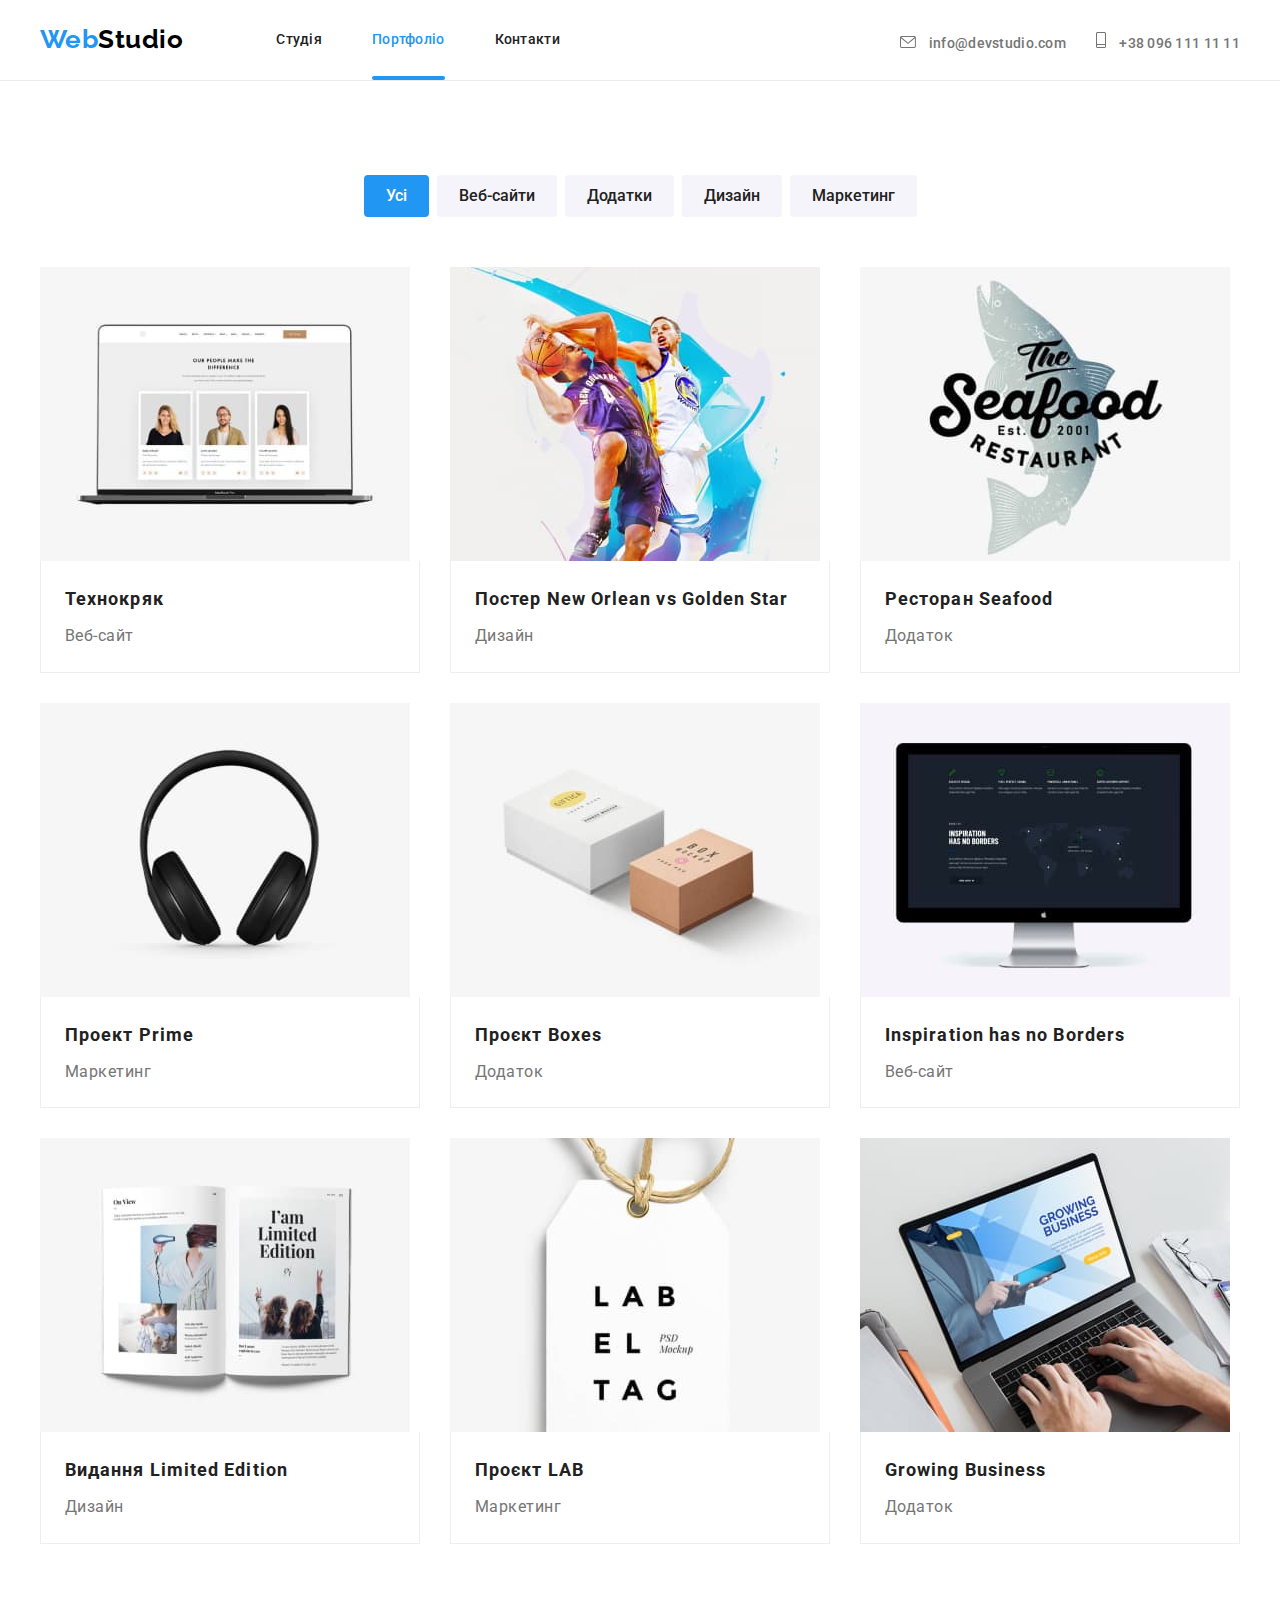
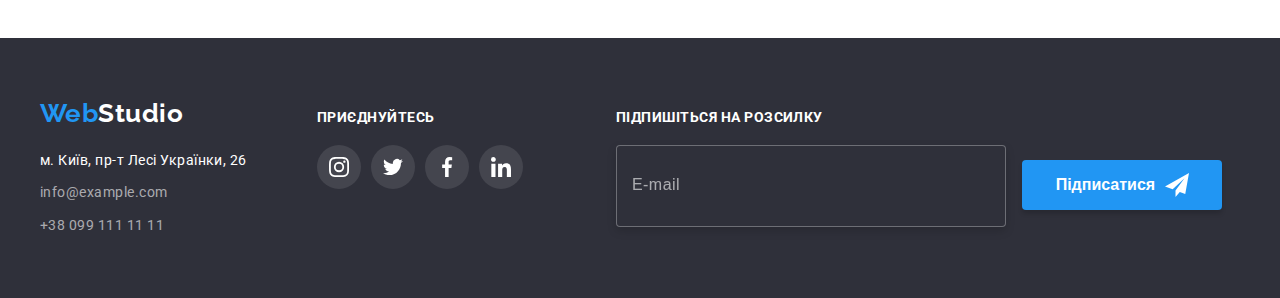
==== commit bdca8106: "fix active header link" ====
--- a/portfolio.html
+++ b/portfolio.html
@@ -33,9 +33,10 @@
             <div class="menu__wrapper" data-menu>
                 <nav class="header__nav">
                     <ul class="header__site-nav ">
-                        <li class="header__item"><a href="./index.html" class="header__link header__current">Студія</a>
+                        <li class="header__item"><a href="./index.html" class="header__link">Студія</a>
                         </li>
-                        <li class="header__item"><a href="./portfolio.html" class="header__link">Портфоліо</a></li>
+                        <li class="header__item"><a href="./portfolio.html"
+                                class="header__link header__current">Портфоліо</a></li>
                         <li class="header__item"><a href="" class="header__link">Контакти</a></li>
                     </ul>
                 </nav>
--- a/css/main.min.css
+++ b/css/main.min.css
@@ -1 +1 @@
-img{display:block}ul{list-style-type:none}body,h1,h2,h3,h4,p,ul{margin:0;padding:0}input,label,textarea{display:block}.filter__btn,.hero .hero__button,.modal__submit{font-family:inherit;font-weight:700;font-size:16px;line-height:1.875;color:#fff;background:#2196f3;border:0;border-radius:4px;cursor:pointer}.filter__btn:hover,.hero .hero__button:hover,.modal__submit:hover,.filter__btn:focus,.hero .hero__button:focus,.modal__submit:focus{background:#188ce8;box-shadow:0px 4px 4px rgba(0,0,0,.15);border-radius:4px;outline:rgba(0,0,0,0)}body{font-family:"Roboto",sans-serif;color:#212121;background-color:#fff;letter-spacing:.03em}.section{padding-top:60px;padding-bottom:60px}@media screen and (min-width: 1200px){.section{padding-top:94px;padding-bottom:94px}}.subject{font-style:normal;font-size:28px;line-height:1.1785714286;text-align:center}@media screen and (min-width: 1200px){.subject{font-size:36px;line-height:1.1666666667}}.basic-heding{font-weight:400;font-size:14px;line-height:1.1428571429;text-transform:uppercase}.visibility-hidden{position:absolute;width:1px;height:1px;margin:-1px;border:0;padding:0;white-space:nowrap;-webkit-clip-path:inset(100%);clip-path:inset(100%);clip:rect(0 0 0 0);overflow:hidden}.img{display:block;max-width:100%;height:auto}.container{padding-left:15px;padding-right:15px;margin:0 auto;min-width:320px}@media screen and (min-width: 480px){.container{width:480px}}@media screen and (min-width: 768px){.container{width:768px}}@media screen and (min-width: 1200px){.container{width:1200px}}.logo{margin-top:16px;margin-bottom:16px;color:#000;font-family:"Raleway",sans-serif;font-weight:700;font-size:24px;line-height:1.1666666667;text-decoration:none}.logo .color-accent{color:#2196f3}@media screen and (min-width: 768px){.logo{margin-top:26px}}@media screen and (min-width: 1200px){.logo{margin-top:24px;font-size:26px;line-height:1.1923076923}}.backdrop{position:fixed;top:0;left:0;width:100%;height:100%;background-color:rgba(0,0,0,.2);opacity:1;z-index:2;transition:opacity 250ms cubic-bezier(0.4, 0, 0.2, 1),visibility 250ms cubic-bezier(0.4, 0, 0.2, 1)}.backdrop.is-hidden{pointer-events:none;opacity:0;visibility:hidden}.modal{position:absolute;left:50%;top:50%;padding:40px 40px;transform:translate(-50%, -50%) scale(1);transition:transform 250ms cubic-bezier(0.4, 0, 0.2, 1);background:#fff;box-shadow:0px 1px 3px rgba(0,0,0,.12),0px 1px 1px rgba(0,0,0,.14),0px 2px 1px rgba(0,0,0,.2);border-radius:4px}@media screen and (min-width: 480px){.modal{min-width:450px}}@media screen and (min-width: 1200px){.modal{min-width:528px;min-height:581px}}.backdrop.is-hidden .modal{transform:translate(-50%, -50%) scale(1.2)}.modal__icon{width:18px;height:18px}.modal__title{font-weight:700;font-size:20px;line-height:1.15;text-align:center;color:#212121}.modal__icon{position:absolute;top:30px;left:14px;width:18px;height:18px;display:block;fill:#212121}.modal__label{position:relative;margin-top:10px;font-size:12px;line-height:1.1666666667;letter-spacing:.01em;color:#757575}.modal__input{margin-top:4px;padding-left:42px;width:100%;height:40px;border:1px solid rgba(33,33,33,.2);border-radius:4px;cursor:pointer;transition:fill 250ms cubic-bezier(0.4, 0, 0.2, 1),border 250ms cubic-bezier(0.4, 0, 0.2, 1)}.modal__input:focus{border:1px solid #2196f3;outline:none}.modal__input:focus+.modal__icon{fill:#2196f3}@media screen and (min-width: 1200px){.modal__input{min-width:448px}}.comment{margin-top:4px;padding:12px 16px;width:100%;height:120px;border:1px solid rgba(33,33,33,.2);border-radius:4px;cursor:pointer;resize:none;transition:border 250ms cubic-bezier(0.4, 0, 0.2, 1)}.comment:focus{border:1px solid #2196f3;outline:none}@media screen and (min-width: 1200px){.comment{min-width:448px}}.comment::-moz-placeholder{color:rgba(117,117,117,.5)}.comment:-ms-input-placeholder{color:rgba(117,117,117,.5)}.comment::placeholder{color:rgba(117,117,117,.5)}.checkbox__label{position:relative;overflow:hidden;display:flex;align-items:center;justify-content:center;margin-top:20px;font-size:12px;line-height:1.1666666667;color:#757575}@media screen and (min-width: 1200px){.checkbox__label{font-size:14px;line-height:1.7142857143}}.checkbox__input{position:absolute;top:-50px;left:-50px}.checkbox__input:focus+.checkbox__icon .checkbox__icon-uncheck{fill:#2196f3}.checkbox__input:checked+.checkbox__icon .checkbox__icon-uncheck{opacity:0;transition:opacity 250ms cubic-bezier(0.4, 0, 0.2, 1)}.checkbox__input:checked+.checkbox__icon .checkbox__icon-check{opacity:1}.checkbox__icon-uncheck{fill:#212121}.checkbox__icon-check{opacity:0;transition:opacity 250ms cubic-bezier(0.4, 0, 0.2, 1)}.checkbox__icon{width:16px;height:15px}.checkbox__text{-webkit-user-select:none;-moz-user-select:none;-ms-user-select:none;user-select:none;margin-left:8px}.checkbox__label-link{color:#2196f3;text-decoration:none;border-bottom:1px solid}.modal__submit{margin:30px auto 0;padding:0;width:200px;height:50px;display:block;letter-spacing:.06em;color:#fff;box-shadow:0px 4px 4px rgba(0,0,0,.15);transition:color 250ms cubic-bezier(0.4, 0, 0.2, 1),background-color 250ms cubic-bezier(0.4, 0, 0.2, 1),box-shadow 250ms cubic-bezier(0.4, 0, 0.2, 1)}.modal__submit:hover,.modal__submit:focus{color:#fff;box-shadow:0px 4px 4px rgba(0,0,0,.15)}.modal__close-button{position:absolute;top:8px;right:8px;width:30px;height:30px;padding:0;display:flex;justify-content:center;align-items:center;cursor:pointer;background-color:#fff;border:1px solid rgba(0,0,0,.1);border-radius:50%;transition:fill 250ms cubic-bezier(0.4, 0, 0.2, 1)}.modal__close-button:hover,.modal__close-button:focus{fill:#2196f3}.modal__close-icon{width:18px;height:18px}.header__social{margin-top:64px;display:flex;flex-wrap:wrap;gap:10px}@media screen and (min-width: 768px){.header__social{display:none}}.header__social-item{padding-right:10px;border-right:1px solid rgba(33,33,33,.2)}.header__social-item:last-child{border:none;padding:0}.header__social-link{font-weight:500;font-size:18px;line-height:1.2222222222;letter-spacing:.02em;color:#2196f3;text-decoration:none}.hero{padding-top:118px;background-image:linear-gradient(to right, rgba(47, 48, 58, 0.4), rgba(47, 48, 58, 0.4)),url("../img/mobile-first/header-img1-mobile.jpg");background-color:#2f303a;text-align:center;max-width:1600px;height:400px;margin-left:auto;margin-right:auto;background-repeat:no-repeat;background-size:cover}@media screen and (min-width: 1200px){.hero{padding-top:200px;height:600px;margin-top:0}}.hero .hero__title{margin:0 auto;max-width:696px;font-weight:900;font-size:26px;line-height:1.6153846154;color:#fff;text-transform:uppercase;letter-spacing:.06em}@media screen and (min-width: 768px)and (max-width: 1200px){.hero .hero__title{max-width:360px}}@media screen and (min-width: 1200px){.hero .hero__title{font-size:44px;line-height:1.3636363636}}.hero .hero__button{letter-spacing:.06em;margin-top:30px;padding:10px 24px;transition:background-color 250ms cubic-bezier(0.4, 0, 0.2, 1)}@media screen and (min-width: 1200px){.hero .hero__button{padding:10px 32px}}@media screen and (max-width: 768px){.hero{background-image:linear-gradient(to right, rgba(47, 48, 58, 0.4), rgba(47, 48, 58, 0.4)),url("../img/mobile-first/header-img1-mobile.jpg")}}@media screen and (max-width: 768px)and (min-device-pixel-ratio: 2),screen and (max-width: 768px)and (-webkit-min-device-pixel-ratio: 2),screen and (max-width: 768px)and (min-resolution: 192dpi),screen and (max-width: 768px)and (min-resolution: 2dppx){.hero{background-image:linear-gradient(to right, rgba(47, 48, 58, 0.4), rgba(47, 48, 58, 0.4)),url("../img/mobile-first/header-img2-mobile.jpg")}}@media(min-width: 768px)and (max-width: 1200px){.hero{background-image:url("../img/mobile-first/header-img1-tablet.jpg")}}@media(min-width: 768px)and (max-width: 1200px)and (min-device-pixel-ratio: 2),(min-width: 768px)and (max-width: 1200px)and (-webkit-min-device-pixel-ratio: 2),(min-width: 768px)and (max-width: 1200px)and (min-resolution: 192dpi),(min-width: 768px)and (max-width: 1200px)and (min-resolution: 2dppx){.hero{background-image:url("../img/mobile-first/header-img2-tablet.jpg")}}@media screen and (min-width: 1200px){.hero{background-image:url("../img/mobile-first/header-img1-desk.jpg")}}@media screen and (min-width: 1200px)and (min-device-pixel-ratio: 2),screen and (min-width: 1200px)and (-webkit-min-device-pixel-ratio: 2),screen and (min-width: 1200px)and (min-resolution: 192dpi),screen and (min-width: 1200px)and (min-resolution: 2dppx){.hero{background-image:url("../img/mobile-first/header-img2-desk.jpg")}}@media screen and (max-width: 768px){.join{margin-top:60px}}@media screen and (min-width: 1200px){.join{margin-left:70px}}.join__title{font-weight:700;color:#fff}.join__social{margin-top:20px;display:flex;justify-content:center}.join__link{width:44px;height:44px;display:inline-flex;justify-content:center;align-items:center;border-radius:50%;background-color:rgba(255,255,255,.1);fill:#fff;transition:background-color 250ms cubic-bezier(0.4, 0, 0.2, 1)}.join__link:hover,.join__link:focus{background-color:#2196f3;border-radius:50%;fill:#fff;outline:none}.join__item+.join__item{margin-left:10px}.join__svg{width:20px;height:20px}.subscribe{margin-top:60px}@media screen and (min-width: 1200px){.subscribe{margin-top:0;margin-left:93px}}.subscribe__title{font-weight:700;color:#fff}.subscribe__form{margin-top:20px}.subscribe__input{padding:15px;display:inline-flex;justify-content:center;width:100%;height:50px;color:#fff;background-color:#2f303a;border:1px solid rgba(255,255,255,.3);filter:drop-shadow(0px 4px 4px rgba(0, 0, 0, 0.15));border-radius:4px;cursor:pointer}@media screen and (min-width: 768px){.subscribe__input{width:450px;display:block}}@media screen and (min-width: 768px)and (min-width: 1200px){.subscribe__input{display:inline-flex;width:358px}}.subscribe__input:focus{outline:none}.subscribe__input::-moz-placeholder{font-size:16px;line-height:1.25;letter-spacing:.03em;color:rgba(255,255,255,.6);background-color:#2f303a}.subscribe__input:-ms-input-placeholder{font-size:16px;line-height:1.25;letter-spacing:.03em;color:rgba(255,255,255,.6);background-color:#2f303a}.subscribe__input::placeholder{font-size:16px;line-height:1.25;letter-spacing:.03em;color:rgba(255,255,255,.6);background-color:#2f303a}.subscribe__btn{display:inline-flex;justify-content:center;align-items:center;margin-top:20px;padding:0;width:200px;height:50px;font-weight:700;font-size:16px;line-height:1.875;color:#fff;background-color:#2196f3;box-shadow:0px 4px 4px rgba(0,0,0,.15);border-radius:4px;border:none;cursor:pointer}@media screen and (min-width: 1200px){.subscribe__btn{margin-top:0;margin-left:12px}}.subscribe__svg{margin-left:10px;width:24px;height:24px}@media screen and (min-width: 768px){.advantage__list{display:flex;flex-wrap:wrap;gap:30px}}.advantage__list :first-child{margin-top:0px}@media screen and (max-width: 767px){.advantage__item{margin-top:30px}}@media screen and (min-width: 768px){.advantage__item{flex-basis:calc((100% - 30px)/2)}}@media screen and (min-width: 1200px){.advantage__item{flex-basis:calc((100% - 90px)/4)}}.advantage__svg{height:70px;width:70px;transition:fill 250ms cubic-bezier(0.4, 0, 0.2, 1)}.advantage__icon{display:inline-flex;align-items:center;justify-content:center;background-color:#f5f4fa;height:120px;width:100%;border-radius:4px;fill:#212121}@media screen and (min-width: 768px){.advantage__icon{width:100%;height:120px}}.advantage__header{font-weight:700;margin-top:30px;text-align:center}@media screen and (min-width: 768px){.advantage__header{text-align:left}}.advantage__text{margin-top:10px;font-size:14px;line-height:1.7;color:#757575}.work{padding-top:0;display:none}@media screen and (min-width: 1200px){.work{display:block}}.work__list{margin-top:50px;display:flex;flex-wrap:wrap;gap:30px}.work__list-item{position:relative;flex-basis:calc((100% - 60px)/3)}.work__header{position:absolute;padding:27px 0px;bottom:0;width:100%;text-align:center;font-weight:700;color:#fff;background-color:rgba(47,48,58,.8)}.our-team{background-color:#f5f4fa}@media screen and (min-width: 768px){.our-team__list{display:flex;flex-wrap:wrap;gap:30px}}@media screen and (min-width: 1200px){.our-team__list{margin-top:50px}}.our-team__item{margin-top:30px}@media screen and (min-width: 768px)and (max-width: 1200px){.our-team__item{flex-basis:calc((100% - 30px)/2)}}@media screen and (min-width: 1200px){.our-team__item{flex-basis:calc((100% - 90px)/4)}}.our-team__box{max-width:100%}.our-team__wrapper{padding-top:30px;padding-bottom:24px;background-color:#fff;box-shadow:0px 1px 3px rgba(0,0,0,.12),0px 1px 1px rgba(0,0,0,.14),0px 2px 1px rgba(0,0,0,.2);border-radius:0px 0px 4px 4px}@media screen and (min-width: 1200px){.our-team__wrapper{padding-top:30px;padding-bottom:30px}}.our-team__name{font-weight:500;font-size:16px;line-height:1.1875;text-align:center}.our-team__text-subject{margin-top:10px;font-size:16px;line-height:1.1875;color:#757575;text-align:center}.our-team__social{margin-top:16px;display:flex;justify-content:center;gap:10px}.our-team__icon{width:44px;height:44px;display:inline-flex;align-items:center;justify-content:center;fill:#afb1b8;border-radius:50%;transition:background-color 250ms cubic-bezier(0.4, 0, 0.2, 1),fill 250ms cubic-bezier(0.4, 0, 0.2, 1)}.our-team__icon:hover,.our-team__icon:focus{background-color:#2196f3;fill:#fff;outline:none}.our-team__social-svg{display:inline-block;width:20px;height:20px}.clients__list{margin-top:30px;display:flex;flex-wrap:wrap;justify-content:center;gap:30px}@media screen and (min-width: 1200px){.clients__list{margin-top:50px}}.clients__link{display:flex;justify-content:center;align-items:center;height:92px;width:210px;border:1px solid #afb1b8;border-radius:4px;fill:#afb1b8;transition:fill 250ms cubic-bezier(0.4, 0, 0.2, 1),border 250ms cubic-bezier(0.4, 0, 0.2, 1)}.clients__link:hover,.clients__link:focus{fill:#2196f3;border:1px solid #2196f3;border-radius:4px;outline:none}@media screen and (min-width: 768px)and (max-width: 1199px){.clients__link{width:226px}}@media screen and (min-width: 1200px){.clients__link{width:170px}}.clients__svg{width:106px;height:60px}.filter{display:flex;flex-wrap:wrap;gap:15px 8px}@media screen and (min-width: 768px){.filter{justify-content:center}}.filter__item .btn-current{background:#2196f3;color:#fff}.filter__btn{padding:6px 22px;font-weight:500;line-height:1.9;color:#212121;background:#f5f4fa;transition:background-color 250ms cubic-bezier(0.4, 0, 0.2, 1),color 250ms cubic-bezier(0.4, 0, 0.2, 1),box-shadow 250ms cubic-bezier(0.4, 0, 0.2, 1)}.filter__btn:hover,.filter__btn:focus{background-color:#2196f3;color:#fff;box-shadow:0px 3px 1px rgba(0,0,0,.1),0px 1px 2px rgba(0,0,0,.08),0px 2px 2px rgba(0,0,0,.12)}.gallery{margin-top:40px}@media screen and (min-width: 768px){.gallery{display:flex;flex-wrap:wrap;gap:30px}}@media screen and (max-width: 480px){.gallery__card{margin-top:30px}.gallery__card:first-child{margin-top:0}}@media screen and (min-width: 768px){.gallery__card{flex-basis:calc((100% - 30px)/2)}}@media screen and (min-width: 1200px){.gallery__card{flex-basis:calc((100% - 60px)/3)}}.gallery__card:focus .overlay,.gallery__card:hover .overlay{transform:translateY(0)}.gallery__link{display:block;text-decoration:none;transition:box-shadow 250ms cubic-bezier(0.4, 0, 0.2, 1)}.gallery__link:hover,.gallery__link:focus{box-shadow:0px 1px 1px rgba(0,0,0,.12),0px 4px 4px rgba(0,0,0,.06),1px 4px 6px rgba(0,0,0,.16);outline:none}@media screen and (min-width: 768px){.gallery__link{display:flex;flex-direction:column;height:100%}}.gallery__border{padding:20px 24px;border:1px solid #eee;border-top:0}@media screen and (min-width: 768px){.gallery__border{flex-grow:1}}.gallery__heading{font-size:18px;line-height:2;letter-spacing:.06em;color:#212121}.gallery__paragraph{margin-top:4px;font-size:16px;line-height:1.9;color:#757575}.gallery__overlay-wrapper{position:relative;overflow:hidden}.gallery__overlay-wrapper .overlay{position:absolute;left:0;top:1px;height:100%;padding:63px 24px;font-size:18px;line-height:1.55;letter-spacing:.03em;color:#fff;background:rgba(33,150,243,.9);transform:translateY(100%);transition:transform 250ms cubic-bezier(0.4, 0, 0.2, 1)}.header{position:relative;border-bottom:1px solid #ececec}.header__container{display:flex;justify-content:space-between}@media screen and (min-width: 768px){.header__container{justify-content:start}}.menu__wrapper{display:none}@media screen and (min-width: 768px){.menu__wrapper{display:flex}}@media screen and (min-width: 1200px){.menu__wrapper{flex-grow:1}}.menu__wrapper.is-open{display:block;z-index:1;position:absolute;padding:48px 40px;top:0;left:0;width:100%;background-color:#fff}@media screen and (min-width: 768px){.menu__wrapper.is-open{padding:0;position:static;display:flex}}.btn__menu-button{margin-top:10px;padding:0;border:none;background:rgba(0,0,0,0)}@media screen and (min-width: 768px){.btn__menu-button{display:none}}.btn__menu-button.is-open{z-index:100}.btn__menu-button .icon__cross{display:none}.btn__menu-button.is-open .icon__cross{display:block}.btn__menu-button.is-open .icon__menu{display:none}.icon__cross{transition:color 250ms cubic-bezier(0.4, 0, 0.2, 1)}.icon__cross:hover{fill:#2196f3}.header__site-nav{margin-bottom:-32px}@media screen and (min-width: 768px){.header__site-nav{margin-bottom:0px;margin-left:88px;display:flex;gap:50px}}@media screen and (min-width: 1200px){.header__site-nav{margin-left:93px}}.header__link{display:block;text-decoration:none;color:#212121;font-weight:500;font-size:40px;line-height:1.175;letter-spacing:.02em;margin-bottom:32px}.header__link:hover{color:#2196f3}@media screen and (min-width: 768px){.header__link{position:relative;margin-bottom:0px;padding-top:32px;padding-bottom:32px;font-size:14px;line-height:1.14;transition:color 250ms cubic-bezier(0.4, 0, 0.2, 1)}.header__link:hover{color:#2196f3;outline:none}}.header__current{color:#2196f3}@media screen and (min-width: 768px){.header__current::after{content:"";position:absolute;bottom:0;display:block;width:100%;height:4px;background:#2196f3;border-radius:2px}}@media screen and (max-width: 768px){.header__contacts{margin-top:300px;display:flex;gap:32px;flex-direction:column-reverse}}@media screen and (min-width: 768px){.header__contacts{display:block;margin-top:21px;margin-left:90px}}@media screen and (min-width: 1200px){.header__contacts{gap:30px;margin-top:32px;margin-left:0;display:flex;flex-direction:row;flex-grow:1;justify-content:end;align-items:baseline}}.header__contacts-link{font-weight:500;font-size:34px;line-height:1.1764705882;letter-spacing:.02em;color:#2196f3;text-decoration:none;transition:color 250ms cubic-bezier(0.4, 0, 0.2, 1),fill 250ms cubic-bezier(0.4, 0, 0.2, 1)}.header__contacts-link:hover{color:#2196f3;outline:none}@media screen and (min-width: 768px)and (max-width: 1199px){.header__contacts-link{display:flex}}@media screen and (min-width: 768px){.header__contacts-link{color:#757575;font-size:12px;line-height:1.1666666667;fill:#757575;transition:color 250ms cubic-bezier(0.4, 0, 0.2, 1),fill 250ms cubic-bezier(0.4, 0, 0.2, 1)}.header__contacts-link:hover,.header__contacts-link:focus{fill:#2196f3;color:#2196f3;outline:none}}@media screen and (min-width: 1200px){.header__contacts-link{font-size:14px;line-height:1.1428571429}}.header__mail{color:#757575;font-size:24px;line-height:1.1666666667}@media screen and (min-width: 768px){.header__mail{font-size:12px;font-weight:500;line-height:1.1666666667}}@media screen and (min-width: 1200px){.header__mail{font-size:14px;line-height:1.1428571429}}.header__contacts-svg{display:none}@media screen and (min-width: 768px)and (max-width: 1200px){.header__contacts-svg{margin-right:8px;width:14px;height:10px;display:inline-block}.header__contacts-svg.header__contacts-icon-phone{width:10px;height:14px}}@media screen and (min-width: 1200px){.header__contacts-svg{margin-right:10px;width:16px;height:12px;display:inline-block}.header__contacts-svg.header__contacts-icon-phone{width:10px;height:16px}}@media screen and (min-width: 768px)and (max-width: 1199px){.header__contacts-item{margin-top:10px}.header__contacts-item:first-child{margin-top:0}}.footer__logo{color:#fff}.footer{padding-top:60px;padding-bottom:60px;background:#2f303a}@media screen and (min-width: 1200px){.footer{padding-top:60px}}.footer__wrapper{text-align:center}@media screen and (min-width: 768px){.footer__wrapper{display:flex;flex-wrap:wrap;justify-content:center;-moz-column-gap:165px;column-gap:165px;align-items:baseline}}@media screen and (min-width: 1200px){.footer__wrapper{-moz-column-gap:0;column-gap:0;justify-content:start;text-align:left}}.footer__address{margin-top:20px}.footer__address .footer__item+.footer__item{margin-top:8px}@media screen and (min-width: 768px){.footer__address .footer__item+.footer__item{margin-top:9px}}.footer__link{font-style:normal;font-size:14px;line-height:1.7;color:rgba(255,255,255,.6);text-decoration:none;display:block;transition:color 250ms cubic-bezier(0.4, 0, 0.2, 1)}.footer__link:hover,.footer__link:focus{color:#fff;outline:none}.footer__white-link{color:#fff}/*# sourceMappingURL=main.min.css.map */+img{display:block}ul{list-style-type:none}body,h1,h2,h3,h4,p,ul{margin:0;padding:0}input,label,textarea{display:block}.filter__btn,.hero .hero__button,.modal__submit{font-family:inherit;font-weight:700;font-size:16px;line-height:1.875;color:#fff;background:#2196f3;border:0;border-radius:4px;cursor:pointer}.filter__btn:hover,.hero .hero__button:hover,.modal__submit:hover,.filter__btn:focus,.hero .hero__button:focus,.modal__submit:focus{background:#188ce8;box-shadow:0px 4px 4px rgba(0,0,0,.15);border-radius:4px;outline:rgba(0,0,0,0)}body{font-family:"Roboto",sans-serif;color:#212121;background-color:#fff;letter-spacing:.03em}.section{padding-top:60px;padding-bottom:60px}@media screen and (min-width: 1200px){.section{padding-top:94px;padding-bottom:94px}}.subject{font-style:normal;font-size:28px;line-height:1.1785714286;text-align:center}@media screen and (min-width: 1200px){.subject{font-size:36px;line-height:1.1666666667}}.basic-heding{font-weight:400;font-size:14px;line-height:1.1428571429;text-transform:uppercase}.visibility-hidden{position:absolute;width:1px;height:1px;margin:-1px;border:0;padding:0;white-space:nowrap;-webkit-clip-path:inset(100%);clip-path:inset(100%);clip:rect(0 0 0 0);overflow:hidden}.img{display:block;max-width:100%;height:auto}.container{padding-left:15px;padding-right:15px;margin:0 auto;min-width:320px}@media screen and (min-width: 480px){.container{width:480px}}@media screen and (min-width: 768px){.container{width:768px}}@media screen and (min-width: 1200px){.container{width:1200px}}.logo{margin-top:16px;margin-bottom:16px;color:#000;font-family:"Raleway",sans-serif;font-weight:700;font-size:24px;line-height:1.1666666667;text-decoration:none}.logo .color-accent{color:#2196f3}@media screen and (min-width: 768px){.logo{margin-top:26px}}@media screen and (min-width: 1200px){.logo{margin-top:24px;font-size:26px;line-height:1.1923076923}}.backdrop{position:fixed;top:0;left:0;width:100%;height:100%;background-color:rgba(0,0,0,.2);opacity:1;z-index:2;transition:opacity 250ms cubic-bezier(0.4, 0, 0.2, 1),visibility 250ms cubic-bezier(0.4, 0, 0.2, 1)}.backdrop.is-hidden{pointer-events:none;opacity:0;visibility:hidden}.modal{min-width:90%;position:absolute;left:50%;top:50%;padding:40px 40px;transform:translate(-50%, -50%) scale(1);transition:transform 250ms cubic-bezier(0.4, 0, 0.2, 1);background:#fff;box-shadow:0px 1px 3px rgba(0,0,0,.12),0px 1px 1px rgba(0,0,0,.14),0px 2px 1px rgba(0,0,0,.2);border-radius:4px}@media screen and (min-width: 480px){.modal{min-width:450px}}@media screen and (min-width: 1200px){.modal{min-width:528px;min-height:581px}}.backdrop.is-hidden .modal{transform:translate(-50%, -50%) scale(1.2)}.modal__icon{width:18px;height:18px}.modal__title{font-weight:700;font-size:20px;line-height:1.15;text-align:center;color:#212121}.modal__icon{position:absolute;top:30px;left:14px;width:18px;height:18px;display:block;fill:#212121}.modal__label{position:relative;margin-top:10px;font-size:12px;line-height:1.1666666667;letter-spacing:.01em;color:#757575}.modal__input{margin-top:4px;padding-left:42px;width:100%;height:40px;border:1px solid rgba(33,33,33,.2);border-radius:4px;cursor:pointer;transition:fill 250ms cubic-bezier(0.4, 0, 0.2, 1),border 250ms cubic-bezier(0.4, 0, 0.2, 1)}.modal__input:focus{border:1px solid #2196f3;outline:none}.modal__input:focus+.modal__icon{fill:#2196f3}@media screen and (min-width: 1200px){.modal__input{min-width:448px}}.comment{margin-top:4px;padding:12px 16px;width:100%;height:120px;border:1px solid rgba(33,33,33,.2);border-radius:4px;cursor:pointer;resize:none;transition:border 250ms cubic-bezier(0.4, 0, 0.2, 1)}.comment:focus{border:1px solid #2196f3;outline:none}@media screen and (min-width: 1200px){.comment{min-width:448px}}.comment::-moz-placeholder{color:rgba(117,117,117,.5)}.comment:-ms-input-placeholder{color:rgba(117,117,117,.5)}.comment::placeholder{color:rgba(117,117,117,.5)}.checkbox__label{position:relative;overflow:hidden;display:flex;align-items:center;justify-content:center;margin-top:20px;font-size:12px;line-height:1.1666666667;color:#757575}@media screen and (min-width: 1200px){.checkbox__label{font-size:14px;line-height:1.7142857143}}.checkbox__input{position:absolute;top:-50px;left:-50px}.checkbox__input:focus+.checkbox__icon .checkbox__icon-uncheck{fill:#2196f3}.checkbox__input:checked+.checkbox__icon .checkbox__icon-uncheck{opacity:0;transition:opacity 250ms cubic-bezier(0.4, 0, 0.2, 1)}.checkbox__input:checked+.checkbox__icon .checkbox__icon-check{opacity:1}.checkbox__icon-uncheck{fill:#212121}.checkbox__icon-check{opacity:0;transition:opacity 250ms cubic-bezier(0.4, 0, 0.2, 1)}.checkbox__icon{width:16px;height:15px}.checkbox__text{-webkit-user-select:none;-moz-user-select:none;-ms-user-select:none;user-select:none;margin-left:8px}.checkbox__label-link{color:#2196f3;text-decoration:none;border-bottom:1px solid}.modal__submit{margin:30px auto 0;padding:0;width:200px;height:50px;display:block;letter-spacing:.06em;color:#fff;box-shadow:0px 4px 4px rgba(0,0,0,.15);transition:color 250ms cubic-bezier(0.4, 0, 0.2, 1),background-color 250ms cubic-bezier(0.4, 0, 0.2, 1),box-shadow 250ms cubic-bezier(0.4, 0, 0.2, 1)}.modal__submit:hover,.modal__submit:focus{color:#fff;box-shadow:0px 4px 4px rgba(0,0,0,.15)}.modal__close-button{position:absolute;top:8px;right:8px;width:30px;height:30px;padding:0;display:flex;justify-content:center;align-items:center;cursor:pointer;background-color:#fff;border:1px solid rgba(0,0,0,.1);border-radius:50%;transition:fill 250ms cubic-bezier(0.4, 0, 0.2, 1)}.modal__close-button:hover,.modal__close-button:focus{fill:#2196f3}.modal__close-icon{width:18px;height:18px}.header__social{margin-top:64px;display:flex;flex-wrap:wrap;gap:10px}@media screen and (min-width: 768px){.header__social{display:none}}.header__social-item{padding-right:10px;border-right:1px solid rgba(33,33,33,.2)}.header__social-item:last-child{border:none;padding:0}.header__social-link{font-weight:500;font-size:18px;line-height:1.2222222222;letter-spacing:.02em;color:#2196f3;text-decoration:none}.hero{padding-top:118px;background-image:linear-gradient(to right, rgba(47, 48, 58, 0.4), rgba(47, 48, 58, 0.4)),url("../img/mobile-first/header-img1-mobile.jpg");background-color:#2f303a;text-align:center;max-width:1600px;height:400px;margin-left:auto;margin-right:auto;background-repeat:no-repeat;background-size:cover}@media screen and (min-width: 1200px){.hero{padding-top:200px;height:600px;margin-top:0}}.hero .hero__title{margin:0 auto;max-width:696px;font-weight:900;font-size:26px;line-height:1.6153846154;color:#fff;text-transform:uppercase;letter-spacing:.06em}@media screen and (min-width: 768px)and (max-width: 1200px){.hero .hero__title{max-width:360px}}@media screen and (min-width: 1200px){.hero .hero__title{font-size:44px;line-height:1.3636363636}}.hero .hero__button{letter-spacing:.06em;margin-top:30px;padding:10px 24px;transition:background-color 250ms cubic-bezier(0.4, 0, 0.2, 1)}@media screen and (min-width: 1200px){.hero .hero__button{padding:10px 32px}}@media screen and (max-width: 768px){.hero{background-image:linear-gradient(to right, rgba(47, 48, 58, 0.4), rgba(47, 48, 58, 0.4)),url("../img/mobile-first/header-img1-mobile.jpg")}}@media screen and (max-width: 768px)and (min-device-pixel-ratio: 2),screen and (max-width: 768px)and (-webkit-min-device-pixel-ratio: 2),screen and (max-width: 768px)and (min-resolution: 192dpi),screen and (max-width: 768px)and (min-resolution: 2dppx){.hero{background-image:linear-gradient(to right, rgba(47, 48, 58, 0.4), rgba(47, 48, 58, 0.4)),url("../img/mobile-first/header-img2-mobile.jpg")}}@media(min-width: 768px)and (max-width: 1200px){.hero{background-image:linear-gradient(to right, rgba(47, 48, 58, 0.4), rgba(47, 48, 58, 0.4)),url("../img/mobile-first/header-img1-tablet.jpg")}}@media(min-width: 768px)and (max-width: 1200px)and (min-device-pixel-ratio: 2),(min-width: 768px)and (max-width: 1200px)and (-webkit-min-device-pixel-ratio: 2),(min-width: 768px)and (max-width: 1200px)and (min-resolution: 192dpi),(min-width: 768px)and (max-width: 1200px)and (min-resolution: 2dppx){.hero{background-image:linear-gradient(to right, rgba(47, 48, 58, 0.4), rgba(47, 48, 58, 0.4)),url("../img/mobile-first/header-img2-tablet.jpg")}}@media screen and (min-width: 1200px){.hero{background-image:linear-gradient(to right, rgba(47, 48, 58, 0.4), rgba(47, 48, 58, 0.4)),url("../img/mobile-first/header-img1-desk.jpg")}}@media screen and (min-width: 1200px)and (min-device-pixel-ratio: 2),screen and (min-width: 1200px)and (-webkit-min-device-pixel-ratio: 2),screen and (min-width: 1200px)and (min-resolution: 192dpi),screen and (min-width: 1200px)and (min-resolution: 2dppx){.hero{background-image:linear-gradient(to right, rgba(47, 48, 58, 0.4), rgba(47, 48, 58, 0.4)),url("../img/mobile-first/header-img2-desk.jpg")}}@media screen and (max-width: 768px){.join{margin-top:60px}}@media screen and (min-width: 1200px){.join{margin-left:70px}}.join__title{font-weight:700;color:#fff}.join__social{margin-top:20px;display:flex;justify-content:center}.join__link{width:44px;height:44px;display:inline-flex;justify-content:center;align-items:center;border-radius:50%;background-color:rgba(255,255,255,.1);fill:#fff;transition:background-color 250ms cubic-bezier(0.4, 0, 0.2, 1)}.join__link:hover,.join__link:focus{background-color:#2196f3;border-radius:50%;fill:#fff;outline:none}.join__item+.join__item{margin-left:10px}.join__svg{width:20px;height:20px}.subscribe{margin-top:60px}@media screen and (min-width: 1200px){.subscribe{margin-top:0;margin-left:93px}}.subscribe__title{font-weight:700;color:#fff}.subscribe__form{margin-top:20px}.subscribe__input{padding:15px;display:inline-flex;justify-content:center;width:100%;height:50px;color:#fff;background-color:#2f303a;border:1px solid rgba(255,255,255,.3);filter:drop-shadow(0px 4px 4px rgba(0, 0, 0, 0.15));border-radius:4px;cursor:pointer}@media screen and (min-width: 768px){.subscribe__input{width:450px;display:block}}@media screen and (min-width: 768px)and (min-width: 1200px){.subscribe__input{display:inline-flex;width:358px}}.subscribe__input:focus{outline:none}.subscribe__input::-moz-placeholder{font-size:16px;line-height:1.25;letter-spacing:.03em;color:rgba(255,255,255,.6);background-color:#2f303a}.subscribe__input:-ms-input-placeholder{font-size:16px;line-height:1.25;letter-spacing:.03em;color:rgba(255,255,255,.6);background-color:#2f303a}.subscribe__input::placeholder{font-size:16px;line-height:1.25;letter-spacing:.03em;color:rgba(255,255,255,.6);background-color:#2f303a}.subscribe__btn{display:inline-flex;justify-content:center;align-items:center;margin-top:20px;padding:0;width:200px;height:50px;font-weight:700;font-size:16px;line-height:1.875;color:#fff;background-color:#2196f3;box-shadow:0px 4px 4px rgba(0,0,0,.15);border-radius:4px;border:none;cursor:pointer}@media screen and (min-width: 1200px){.subscribe__btn{margin-top:0;margin-left:12px}}.subscribe__svg{margin-left:10px;width:24px;height:24px}@media screen and (min-width: 768px){.advantage__list{display:flex;flex-wrap:wrap;gap:30px}}.advantage__list :first-child{margin-top:0px}@media screen and (max-width: 767px){.advantage__item{margin-top:30px}}@media screen and (min-width: 768px){.advantage__item{flex-basis:calc((100% - 30px)/2)}}@media screen and (min-width: 1200px){.advantage__item{flex-basis:calc((100% - 90px)/4)}}.advantage__svg{height:70px;width:70px;transition:fill 250ms cubic-bezier(0.4, 0, 0.2, 1)}.advantage__icon{display:inline-flex;align-items:center;justify-content:center;background-color:#f5f4fa;height:120px;width:100%;border-radius:4px;fill:#212121}@media screen and (min-width: 768px){.advantage__icon{width:100%;height:120px}}.advantage__header{font-weight:700;margin-top:30px;text-align:center}@media screen and (min-width: 768px){.advantage__header{text-align:left}}.advantage__text{margin-top:10px;font-size:14px;line-height:1.7;color:#757575}.work{padding-top:0;display:none}@media screen and (min-width: 1200px){.work{display:block}}.work__list{margin-top:50px;display:flex;flex-wrap:wrap;gap:30px}.work__list-item{position:relative;flex-basis:calc((100% - 60px)/3)}.work__header{position:absolute;padding:27px 0px;bottom:0;width:100%;text-align:center;font-weight:700;color:#fff;background-color:rgba(47,48,58,.8)}.our-team{background-color:#f5f4fa}@media screen and (min-width: 768px){.our-team__list{display:flex;flex-wrap:wrap;gap:30px}}@media screen and (min-width: 1200px){.our-team__list{margin-top:50px}}.our-team__item{margin-top:30px}@media screen and (min-width: 768px)and (max-width: 1200px){.our-team__item{flex-basis:calc((100% - 30px)/2)}}@media screen and (min-width: 1200px){.our-team__item{flex-basis:calc((100% - 90px)/4)}}.our-team__box{max-width:100%}.our-team__wrapper{padding-top:30px;padding-bottom:24px;background-color:#fff;box-shadow:0px 1px 3px rgba(0,0,0,.12),0px 1px 1px rgba(0,0,0,.14),0px 2px 1px rgba(0,0,0,.2);border-radius:0px 0px 4px 4px}@media screen and (min-width: 1200px){.our-team__wrapper{padding-top:30px;padding-bottom:30px}}.our-team__name{font-weight:500;font-size:16px;line-height:1.1875;text-align:center}.our-team__text-subject{margin-top:10px;font-size:16px;line-height:1.1875;color:#757575;text-align:center}.our-team__social{margin-top:16px;display:flex;justify-content:center;gap:10px}.our-team__icon{width:44px;height:44px;display:inline-flex;align-items:center;justify-content:center;fill:#afb1b8;border-radius:50%;transition:background-color 250ms cubic-bezier(0.4, 0, 0.2, 1),fill 250ms cubic-bezier(0.4, 0, 0.2, 1)}.our-team__icon:hover,.our-team__icon:focus{background-color:#2196f3;fill:#fff;outline:none}.our-team__social-svg{display:inline-block;width:20px;height:20px}.clients__list{margin-top:30px;display:flex;flex-wrap:wrap;justify-content:center;gap:30px}@media screen and (min-width: 1200px){.clients__list{margin-top:50px}}.clients__link{display:flex;justify-content:center;align-items:center;height:92px;width:210px;border:1px solid #afb1b8;border-radius:4px;fill:#afb1b8;transition:fill 250ms cubic-bezier(0.4, 0, 0.2, 1),border 250ms cubic-bezier(0.4, 0, 0.2, 1)}.clients__link:hover,.clients__link:focus{fill:#2196f3;border:1px solid #2196f3;border-radius:4px;outline:none}@media screen and (min-width: 768px)and (max-width: 1199px){.clients__link{width:226px}}@media screen and (min-width: 1200px){.clients__link{width:170px}}.clients__svg{width:106px;height:60px}.filter{display:flex;flex-wrap:wrap;gap:15px 8px}@media screen and (max-width: 767px){.filter{max-width:400px}}@media screen and (min-width: 768px){.filter{justify-content:center}}.filter__item .btn-current{background:#2196f3;color:#fff}.filter__btn{padding:6px 22px;font-weight:500;line-height:1.9;color:#212121;background:#f5f4fa;transition:background-color 250ms cubic-bezier(0.4, 0, 0.2, 1),color 250ms cubic-bezier(0.4, 0, 0.2, 1),box-shadow 250ms cubic-bezier(0.4, 0, 0.2, 1)}.filter__btn:hover,.filter__btn:focus{background-color:#2196f3;color:#fff;box-shadow:0px 3px 1px rgba(0,0,0,.1),0px 1px 2px rgba(0,0,0,.08),0px 2px 2px rgba(0,0,0,.12)}.gallery{margin-top:40px}@media screen and (min-width: 768px){.gallery{display:flex;flex-wrap:wrap;gap:30px;margin-top:30px}}@media screen and (min-width: 1200px){.gallery{margin-top:50px}}@media screen and (max-width: 480px){.gallery__card{margin-top:30px}.gallery__card:first-child{margin-top:0}}@media screen and (min-width: 768px){.gallery__card{flex-basis:calc((100% - 30px)/2)}}@media screen and (min-width: 1200px){.gallery__card{flex-basis:calc((100% - 60px)/3)}}.gallery__card:focus .overlay,.gallery__card:hover .overlay{transform:translateY(0)}.gallery__link{display:block;text-decoration:none;transition:box-shadow 250ms cubic-bezier(0.4, 0, 0.2, 1)}.gallery__link:hover,.gallery__link:focus{box-shadow:0px 1px 1px rgba(0,0,0,.12),0px 4px 4px rgba(0,0,0,.06),1px 4px 6px rgba(0,0,0,.16);outline:none}@media screen and (min-width: 768px){.gallery__link{display:flex;flex-direction:column;height:100%}}.gallery__border{padding:20px 24px;border:1px solid #eee;border-top:0}@media screen and (min-width: 768px){.gallery__border{flex-grow:1}}.gallery__heading{font-size:18px;line-height:2;letter-spacing:.06em;color:#212121}.gallery__paragraph{margin-top:4px;font-size:16px;line-height:1.9;color:#757575}.gallery__overlay-wrapper{position:relative;overflow:hidden}.gallery__overlay-wrapper .overlay{position:absolute;left:0;top:1px;height:100%;padding:63px 24px;font-size:18px;line-height:1.55;letter-spacing:.03em;color:#fff;background:rgba(33,150,243,.9);transform:translateY(100%);transition:transform 250ms cubic-bezier(0.4, 0, 0.2, 1)}.header{position:relative;border-bottom:1px solid #ececec}.header__container{display:flex;justify-content:space-between}@media screen and (min-width: 768px){.header__container{justify-content:start}}.menu__wrapper{display:none}@media screen and (min-width: 768px){.menu__wrapper{display:flex}}@media screen and (min-width: 1200px){.menu__wrapper{flex-grow:1}}.menu__wrapper.is-open{display:block;z-index:1;position:absolute;padding:48px 40px;top:0;left:0;width:100%;background-color:#fff}@media screen and (min-width: 768px){.menu__wrapper.is-open{padding:0;position:static;display:flex}}.btn__menu-button{margin-top:10px;padding:0;border:none;background:rgba(0,0,0,0)}@media screen and (min-width: 768px){.btn__menu-button{display:none}}.btn__menu-button.is-open{z-index:100}.btn__menu-button .icon__cross{display:none}.btn__menu-button.is-open .icon__cross{display:block}.btn__menu-button.is-open .icon__menu{display:none}.icon__cross{transition:color 250ms cubic-bezier(0.4, 0, 0.2, 1)}.icon__cross:hover{fill:#2196f3}.header__site-nav{margin-bottom:-32px}@media screen and (min-width: 768px){.header__site-nav{margin-bottom:0px;margin-left:88px;display:flex;gap:50px}}@media screen and (min-width: 1200px){.header__site-nav{margin-left:93px}}.header__link{display:block;text-decoration:none;color:#212121;font-weight:500;font-size:40px;line-height:1.175;letter-spacing:.02em;margin-bottom:32px}.header__link:hover{color:#2196f3}@media screen and (min-width: 768px){.header__link{position:relative;margin-bottom:0px;padding-top:32px;padding-bottom:32px;font-size:14px;line-height:1.14;transition:color 250ms cubic-bezier(0.4, 0, 0.2, 1)}.header__link:hover{color:#2196f3;outline:none}}.header__current{color:#2196f3}@media screen and (min-width: 768px){.header__current::after{content:"";position:absolute;bottom:0;display:block;width:100%;height:4px;background:#2196f3;border-radius:2px}}@media screen and (max-width: 768px){.header__contacts{margin-top:300px;display:flex;gap:32px;flex-direction:column-reverse}}@media screen and (min-width: 768px){.header__contacts{display:block;margin-top:21px;margin-left:90px}}@media screen and (min-width: 1200px){.header__contacts{gap:30px;margin-top:32px;margin-left:0;display:flex;flex-direction:row;flex-grow:1;justify-content:end;align-items:baseline}}.header__contacts-link{font-weight:500;font-size:34px;line-height:1.1764705882;letter-spacing:.02em;color:#2196f3;text-decoration:none;transition:color 250ms cubic-bezier(0.4, 0, 0.2, 1),fill 250ms cubic-bezier(0.4, 0, 0.2, 1)}.header__contacts-link:hover{color:#2196f3;outline:none}@media screen and (min-width: 768px)and (max-width: 1199px){.header__contacts-link{display:flex}}@media screen and (min-width: 768px){.header__contacts-link{color:#757575;font-size:12px;line-height:1.1666666667;fill:#757575;transition:color 250ms cubic-bezier(0.4, 0, 0.2, 1),fill 250ms cubic-bezier(0.4, 0, 0.2, 1)}.header__contacts-link:hover,.header__contacts-link:focus{fill:#2196f3;color:#2196f3;outline:none}}@media screen and (min-width: 1200px){.header__contacts-link{font-size:14px;line-height:1.1428571429}}.header__mail{color:#757575;font-size:24px;line-height:1.1666666667}@media screen and (min-width: 768px){.header__mail{font-size:12px;font-weight:500;line-height:1.1666666667}}@media screen and (min-width: 1200px){.header__mail{font-size:14px;line-height:1.1428571429}}.header__contacts-svg{display:none}@media screen and (min-width: 768px)and (max-width: 1200px){.header__contacts-svg{margin-right:8px;width:14px;height:10px;display:inline-block}.header__contacts-svg.header__contacts-icon-phone{width:10px;height:14px}}@media screen and (min-width: 1200px){.header__contacts-svg{margin-right:10px;width:16px;height:12px;display:inline-block}.header__contacts-svg.header__contacts-icon-phone{width:10px;height:16px}}@media screen and (min-width: 768px)and (max-width: 1199px){.header__contacts-item{margin-top:10px}.header__contacts-item:first-child{margin-top:0}}.footer__logo{color:#fff}.footer{padding-top:60px;padding-bottom:60px;background:#2f303a}@media screen and (min-width: 1200px){.footer{padding-top:60px}}.footer__wrapper{text-align:center}@media screen and (min-width: 768px){.footer__wrapper{display:flex;flex-wrap:wrap;justify-content:center;-moz-column-gap:165px;column-gap:165px;align-items:baseline}}@media screen and (min-width: 1200px){.footer__wrapper{-moz-column-gap:0;column-gap:0;justify-content:start;text-align:left}}.footer__address{margin-top:20px}.footer__address .footer__item+.footer__item{margin-top:8px}@media screen and (min-width: 768px){.footer__address .footer__item+.footer__item{margin-top:9px}}.footer__link{font-style:normal;font-size:14px;line-height:1.7;color:rgba(255,255,255,.6);text-decoration:none;display:block;transition:color 250ms cubic-bezier(0.4, 0, 0.2, 1)}.footer__link:hover,.footer__link:focus{color:#fff;outline:none}.footer__white-link{color:#fff}/*# sourceMappingURL=main.min.css.map */